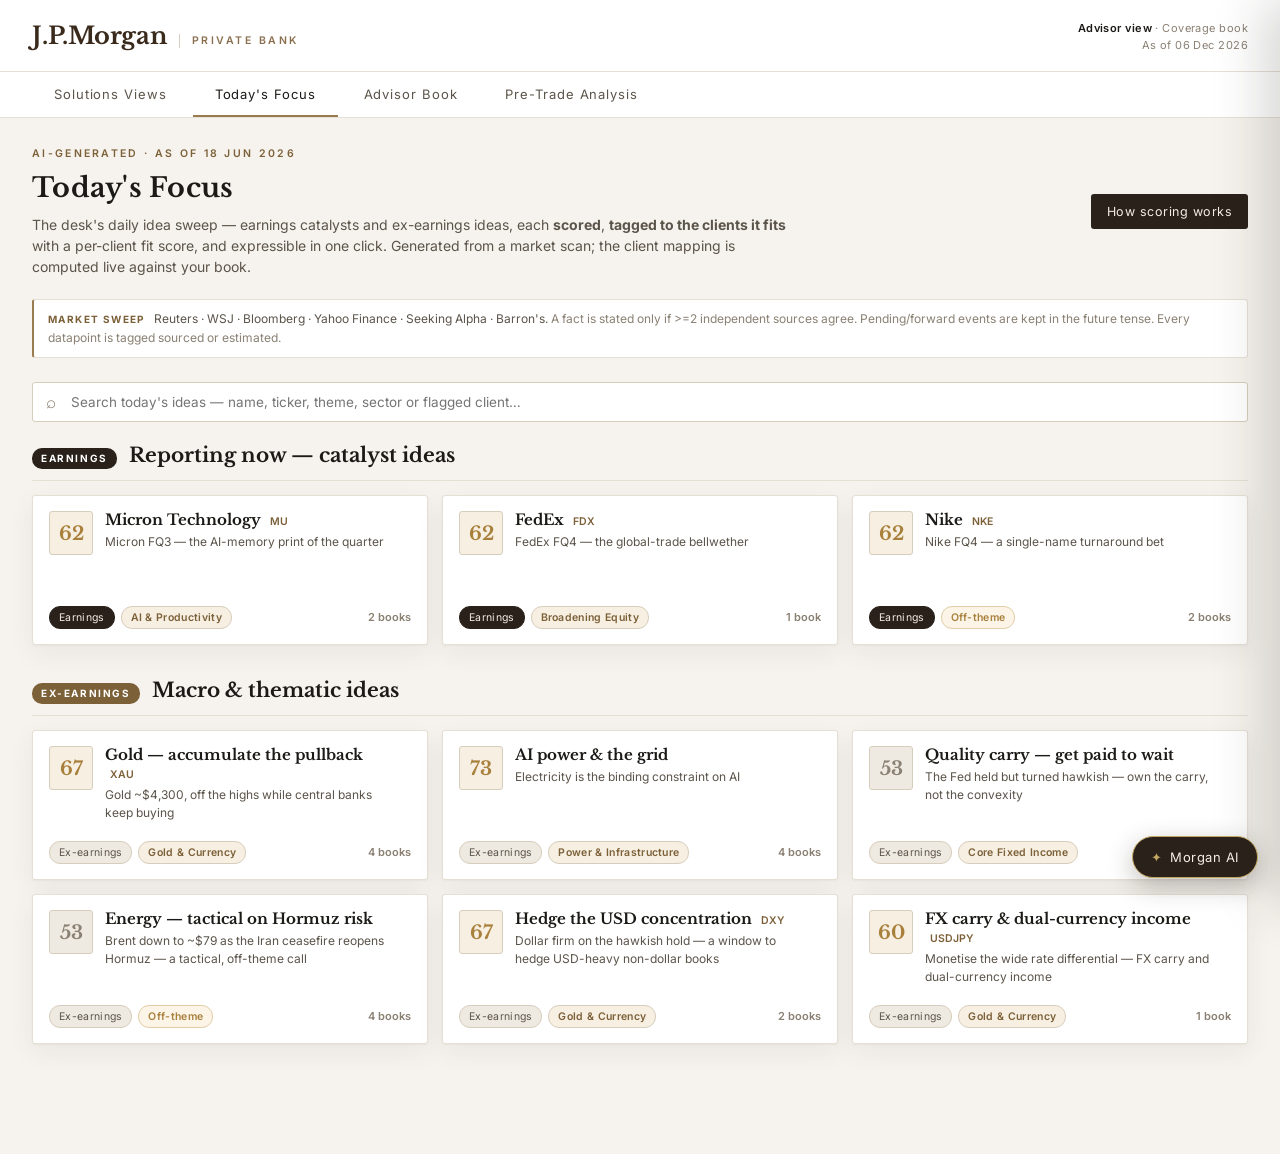
==== index.html @ 4878bdf4 "Alternatives bucketing by sub-type + FX coverage (ideas + sweep spec) TASK A — fix Alternatives/unco" ====
<!DOCTYPE html>
<html lang="en">
<head>
  <meta charset="UTF-8" />
  <meta name="viewport" content="width=device-width, initial-scale=1.0" />
  <title>Brokerage Playground — Private Bank Investment Desk</title>
  <link rel="preconnect" href="https://fonts.googleapis.com" />
  <link rel="preconnect" href="https://fonts.gstatic.com" crossorigin />
  <link href="https://fonts.googleapis.com/css2?family=Libre+Baskerville:ital,wght@0,400;0,700;1,400&family=Inter:wght@400;500;600&display=swap" rel="stylesheet" />
  <link rel="stylesheet" href="styles.css?v=20260618n" />
</head>
<body>

  <!-- Masthead -->
  <header class="masthead">
    <div class="masthead-inner">
      <div class="brand">
        <span class="jpm-wordmark">J.P.Morgan</span>
        <span class="jpm-sub">Private Bank</span>
      </div>
      <div class="masthead-meta">
        <div><strong>Advisor view</strong> · Coverage book</div>
        <div id="asOf">As of —</div>
      </div>
    </div>
  </header>

  <!-- Tabs -->
  <nav class="tabs">
    <div class="tabs-inner">
      <button class="tab" data-tab="ideas">Solutions Views</button>
      <button class="tab active" data-tab="focus">Today's Focus</button>
      <button class="tab" data-tab="book">Advisor Book</button>
      <button class="tab" data-tab="pretrade">Pre-Trade Analysis</button>
    </div>
  </nav>

  <!-- ================= TODAY'S FOCUS ================= -->
  <main class="view" id="view-focus">
    <div class="view-head focus-head">
      <div>
        <div class="eyebrow">AI-generated · <span id="focusAsOf">—</span></div>
        <h1>Today's Focus</h1>
        <p>The desk's daily idea sweep — earnings catalysts and ex-earnings ideas, each <b>scored</b>, <b>tagged to the clients it fits</b> with a per-client fit score, and expressible in one click. Generated from a market scan; the client mapping is computed live against your book.</p>
      </div>
      <button class="rubric-btn" id="rubricBtn" type="button">How scoring works</button>
    </div>

    <div class="focus-sweepnote" id="focusSweepNote"></div>

    <div class="search-bar">
      <span class="search-ico" aria-hidden="true">⌕</span>
      <input id="focusSearch" class="search-input" type="search" placeholder="Search today's ideas — name, ticker, theme, sector or flagged client…" aria-label="Search Today's Focus ideas" />
      <button class="search-clear" id="focusSearchClear" type="button" hidden aria-label="Clear search">✕</button>
    </div>

    <section class="focus-section">
      <div class="focus-section-head"><span class="fs-kicker">Earnings</span><h2>Reporting now — catalyst ideas</h2></div>
      <div class="focus-tiles" id="focusEarnings"></div>
    </section>

    <section class="focus-section">
      <div class="focus-section-head"><span class="fs-kicker ex">Ex-earnings</span><h2>Macro &amp; thematic ideas</h2></div>
      <div class="focus-tiles" id="focusExEarnings"></div>
    </section>
  </main>

  <!-- ================= SOLUTIONS VIEWS ================= -->
  <main class="view" id="view-ideas" hidden>
    <div class="view-head">
      <div class="eyebrow">House Strategy</div>
      <h1>Solutions Views</h1>
      <p>The desk's standing investment themes — the human strategy input the daily focus leans on. Select a theme to filter its ideas; open any idea to see how we'd express it and which client books it fits. <b>Draft a view</b> from a one-line thesis and the app suggests the structure, expressions and candidate clients for you to keep or edit.</p>
    </div>

    <div class="search-bar">
      <span class="search-ico" aria-hidden="true">⌕</span>
      <input id="viewsSearch" class="search-input" type="search" placeholder="Search views across all themes — name, theme, asset class, expression or flagged client…" aria-label="Search Solutions Views" />
      <button class="search-clear" id="viewsSearchClear" type="button" hidden aria-label="Clear search">✕</button>
    </div>

    <div class="draftbar">
      <input id="draftThesis" class="draft-input" placeholder="Type a one-line thesis — e.g. “copper supply deficit into the energy transition” — and let the desk draft it" />
      <button class="draft-go" id="draftGoBtn">✎ Draft a view</button>
    </div>

    <div class="ideas-grid">
      <!-- LHS theme rail -->
      <aside class="theme-rail">
        <div class="theme-rail-head"><span class="eyebrow">Themes</span></div>
        <ul class="theme-list" id="themeList"></ul>
        <button class="add-btn" id="addThemeBtn"><span class="plus">+</span> Add theme</button>
      </aside>

      <!-- RHS idea panel -->
      <section class="idea-panel">
        <div class="idea-panel-head">
          <div>
            <span class="eyebrow" id="ideaThemeEyebrow">Theme</span>
            <h2 id="ideaThemeTitle">—</h2>
            <p id="ideaThemeBlurb"></p>
          </div>
          <button class="add-idea" id="addIdeaBtn"><span class="plus">+</span> Add idea</button>
        </div>
        <div class="tiles" id="tiles"></div>
      </section>
    </div>
  </main>

  <!-- ================= ADVISOR BOOK ================= -->
  <main class="view" id="view-book" hidden>
    <div class="view-head">
      <div>
        <div class="eyebrow">Coverage</div>
        <h1>Advisor Book</h1>
        <p>Your full book as line items. Choose a client to see their portfolio, the desk's agenda for the book, and the ideas that apply to them — with the reasoning behind each.</p>
      </div>
    </div>

    <div class="book-viewtoggle">
      <button class="seg active" data-bookview="list">Client list</button>
      <button class="seg" data-bookview="coverage">Coverage grid</button>
    </div>

    <div id="bookListWrap">
      <div class="book-controls">
        <div class="select-wrap">
          <label class="eyebrow">Client</label>
          <select class="client-select" id="clientSelect"></select>
        </div>
        <div class="book-stats" id="bookStats"></div>
      </div>

      <div class="book-table" id="bookTable"></div>
      <div class="client-detail" id="clientDetail" hidden></div>
    </div>

    <div id="coverageWrap" hidden></div>
  </main>

  <!-- ================= PRE-TRADE ANALYSIS ================= -->
  <main class="view" id="view-pretrade" hidden>
    <div class="view-head">
      <div class="eyebrow">Suitability &amp; Impact</div>
      <h1>Pre-Trade Analysis</h1>
      <p>Stage a trade against a client book before you place it. Pick a client, an idea or instrument, and a structure to see a first-pass read on suitability, concentration, currency and the desk view.</p>
    </div>

    <div class="pretrade-grid">
      <form class="pt-form panel" id="ptForm">
        <div class="panel-head"><span class="eyebrow">Stage a trade</span></div>
        <div class="panel-body">
          <div class="field">
            <label class="field-label">Client</label>
            <select id="ptClient"></select>
          </div>
          <div class="field">
            <label class="field-label">Idea</label>
            <select id="ptIdea"></select>
          </div>
          <div class="pt-custom" id="ptCustom" hidden>
            <div class="field">
              <label class="field-label">Instrument / description</label>
              <input id="ptCustomName" placeholder="e.g. Copper miners ETF" />
            </div>
            <div class="field">
              <label class="field-label">Asset class</label>
              <select id="ptCustomClass">
                <option>Equity</option><option>Fixed Income</option><option>Commodity</option>
                <option>Real Assets</option><option>Structured</option><option>Cash</option>
              </select>
            </div>
          </div>
          <div class="field">
            <label class="field-label">Structure</label>
            <select id="ptStructure"></select>
          </div>
          <div class="field">
            <label class="field-label">Notional (% of book)</label>
            <input id="ptNotional" type="number" min="0" max="100" step="0.5" value="5" />
          </div>
          <button class="pt-run" type="submit">Run pre-trade check</button>
        </div>
      </form>

      <section class="pt-result" id="ptResult">
        <div class="pt-placeholder">
          <div class="big">No trade staged</div>
          <div>Choose a client and an idea, then run the check.</div>
        </div>
      </section>
    </div>
  </main>

  <!-- Overlay + drawer + modal mounts -->
  <div class="overlay" id="overlay"></div>
  <aside class="drawer" id="drawer" aria-hidden="true"></aside>
  <div class="modal-card" id="modal" role="dialog" aria-modal="true"></div>

  <!-- ?v= cache-buster: bump when JS/CSS changes so browsers fetch fresh (python http.server sends no Cache-Control) -->
  <script src="data.js?v=20260618n"></script>
  <script src="charts.js?v=20260618n"></script>
  <script src="scanner.js?v=20260618n"></script>
  <script src="expressions.js?v=20260618n"></script>
  <script src="mapping.js?v=20260618n"></script>
  <script src="goals.js?v=20260618n"></script>
  <script src="today_focus.js?v=20260618n"></script>
  <script src="app.js?v=20260618n"></script>
  <script src="morgan.js?v=20260618n"></script>
</body>
</html>
---- styles.css ----
/* ============================================================================
   Brokerage Playground — JP Morgan Private Bank-inspired design system
   ========================================================================== */
:root {
  /* palette */
  --cream:        #F6F3EE;
  --cream-2:      #EFEAE1;
  --paper:        #FFFFFF;
  --ink:          #1C1A17;
  --ink-soft:     #5B544A;
  --ink-faint:    #8A8073;
  --espresso:     #29211A;
  --espresso-2:   #34291F;
  --bronze:       #9A7B4F;
  --bronze-deep:  #7C6038;
  --gold:         #C2A661;
  --line:         #E5DFD4;
  --line-strong:  #D7CDBC;

  /* conviction accents */
  --pos:          #3F6B4E;
  --neg:          #9A4B3F;
  --warn:         #A9803B;

  --serif: "Libre Baskerville", Georgia, "Times New Roman", serif;
  --sans:  "Inter", -apple-system, BlinkMacSystemFont, "Segoe UI", Roboto, sans-serif;

  --shadow-card: 0 1px 2px rgba(41,33,26,0.04), 0 8px 28px rgba(41,33,26,0.06);
  --shadow-drawer: -16px 0 48px rgba(41,33,26,0.18);
  --radius: 3px;
}

* { box-sizing: border-box; }
html, body { margin: 0; padding: 0; }
body {
  font-family: var(--sans);
  color: var(--ink);
  background: var(--cream);
  -webkit-font-smoothing: antialiased;
  line-height: 1.5;
}
a { color: inherit; }
button { font-family: inherit; cursor: pointer; }

/* eyebrow / section labels ------------------------------------------------- */
.eyebrow {
  font-size: 10.5px;
  letter-spacing: 0.22em;
  text-transform: uppercase;
  color: var(--bronze-deep);
  font-weight: 600;
}

/* ===== Header ============================================================== */
.masthead {
  background: #FFFFFF;
  color: var(--ink);
  border-bottom: 1px solid var(--line);
}
.masthead-inner {
  max-width: 1600px; margin: 0 auto;
  padding: 20px 32px 18px;
  display: flex; align-items: center; gap: 18px;
}
.brand { display: flex; align-items: baseline; gap: 12px; }
.jpm-wordmark {
  font-family: var(--serif); font-weight: 700; font-size: 24px;
  letter-spacing: -0.01em; color: #3A2A1C; line-height: 1;
}
.jpm-sub {
  font-family: var(--sans); font-size: 10.5px; font-weight: 600;
  letter-spacing: 0.24em; text-transform: uppercase; color: #8A6F4E;
  position: relative; padding-left: 13px;
}
.jpm-sub::before {
  content: ""; position: absolute; left: 0; top: 1px; bottom: 1px;
  width: 1px; background: var(--line-strong);
}
.masthead-meta {
  margin-left: auto; text-align: right; font-size: 11px; color: var(--ink-faint);
  letter-spacing: 0.04em;
}
.masthead-meta strong { color: var(--ink); font-weight: 600; }

/* ===== Tabs =============================================================== */
.tabs {
  background: #FFFFFF;
  border-bottom: 1px solid var(--line);
}
.tabs-inner {
  max-width: 1600px; margin: 0 auto; padding: 0 32px;
  display: flex; gap: 4px;
}
.tab {
  background: none; border: none; color: var(--ink-soft);
  padding: 14px 22px 13px;
  font-size: 13px; letter-spacing: 0.07em;
  border-bottom: 2px solid transparent;
  transition: color .15s, border-color .15s;
}
.tab:hover { color: var(--ink); }
.tab.active { color: var(--ink); border-bottom-color: var(--bronze); }

/* ===== Layout shell ======================================================= */
.view { max-width: 1600px; margin: 0 auto; padding: 28px 32px 80px; }
.view[hidden] { display: none; }

.view-head { margin-bottom: 22px; }
.view-head h1 {
  font-family: var(--serif); font-weight: 700;
  font-size: 27px; margin: 6px 0 6px; letter-spacing: 0.01em;
}
.view-head p { margin: 0; color: var(--ink-soft); font-size: 14px; max-width: 760px; }

/* ===== Ideas tab: two-column ============================================= */
.ideas-grid {
  display: grid; grid-template-columns: 248px minmax(0, 1fr); gap: 32px;
  align-items: start; min-height: calc(100vh - 232px);
}

/* theme rail */
.theme-rail {
  position: sticky; top: 16px;
  background: var(--paper); border: 1px solid var(--line);
  border-radius: var(--radius);
}
.theme-rail-head {
  padding: 14px 16px 10px; border-bottom: 1px solid var(--line);
}
.theme-list { list-style: none; margin: 0; padding: 6px; }
.theme-item {
  display: flex; align-items: center; gap: 8px;
  padding: 10px 12px; border-radius: var(--radius);
  cursor: pointer; color: var(--ink-soft); font-size: 14px;
  border-left: 2px solid transparent;
  transition: background .12s, color .12s;
}
.theme-item:hover { background: var(--cream); color: var(--ink); }
.theme-item.active {
  background: var(--cream-2); color: var(--ink); font-weight: 600;
  border-left-color: var(--bronze);
}
.theme-item .count {
  margin-left: auto; font-size: 11px; color: var(--ink-faint);
  background: var(--cream); border: 1px solid var(--line);
  border-radius: 10px; padding: 1px 8px; min-width: 24px; text-align: center;
}
.theme-item.active .count { background: var(--paper); color: var(--bronze-deep); border-color: var(--line-strong); }

.add-btn {
  width: calc(100% - 12px); margin: 6px; padding: 10px 12px;
  background: none; border: 1px dashed var(--line-strong); color: var(--bronze-deep);
  border-radius: var(--radius); font-size: 13px; letter-spacing: 0.03em;
  display: flex; align-items: center; gap: 8px; justify-content: center;
  transition: background .12s, border-color .12s;
}
.add-btn:hover { background: var(--cream); border-color: var(--bronze); }
.add-btn .plus { font-size: 16px; line-height: 1; }

/* idea panel */
.idea-panel-head {
  display: flex; align-items: flex-end; gap: 16px;
  padding-bottom: 16px; margin-bottom: 18px; border-bottom: 1px solid var(--line);
}
.idea-panel-head h2 {
  font-family: var(--serif); font-size: 23px; margin: 6px 0 0; font-weight: 700;
}
.idea-panel-head p { margin: 6px 0 0; color: var(--ink-soft); font-size: 13.5px; max-width: 620px; }
.idea-panel-head .add-idea {
  margin-left: auto; flex: 0 0 auto;
  background: var(--espresso); color: #F4EEE3; border: none;
  padding: 10px 16px; border-radius: var(--radius);
  font-size: 12.5px; letter-spacing: 0.05em; display: flex; gap: 7px; align-items: center;
}
.idea-panel-head .add-idea:hover { background: var(--espresso-2); }

/* auto-FIT (not auto-fill) so the 2-3 ideas in a theme stretch to fill the panel
   instead of leaving empty phantom columns on the right */
.tiles { display: grid; grid-template-columns: repeat(auto-fit, minmax(340px, 1fr)); gap: 20px; align-content: start; }

.tile {
  background: var(--paper); border: 1px solid var(--line);
  border-radius: var(--radius); padding: 22px 22px 18px;
  cursor: pointer; position: relative;
  display: flex; flex-direction: column; min-height: 238px;
  transition: transform .12s, box-shadow .15s, border-color .15s;
}
.tile:hover { transform: translateY(-2px); box-shadow: var(--shadow-card); border-color: var(--line-strong); }
.tile-top { display: flex; align-items: center; gap: 8px; margin-bottom: 11px; }
.tag {
  font-size: 10px; letter-spacing: 0.05em; text-transform: uppercase;
  padding: 3px 8px; border-radius: 2px; font-weight: 600;
}
.tag.conv-high      { background: #EAF0EB; color: var(--pos); }
.tag.conv-medium    { background: #F2EFE6; color: var(--warn); }
.tag.conv-mediumhigh{ background: #EDF0E9; color: #5C6B3F; }
.tag.horizon { background: var(--cream-2); color: var(--ink-soft); letter-spacing: 0.08em; }
.tile h3 { font-family: var(--serif); font-size: 16.5px; margin: 0 0 8px; line-height: 1.3; font-weight: 700; }
.tile .thesis {
  font-size: 12.8px; color: var(--ink-soft); margin: 0 0 12px; line-height: 1.45;
  display: -webkit-box; -webkit-line-clamp: 3; -webkit-box-orient: vertical; overflow: hidden;
}
.tile-foot {
  margin-top: auto; padding-top: 11px; border-top: 1px solid var(--line);
  display: flex; align-items: center; gap: 8px; font-size: 12px; color: var(--ink-soft);
}
.tile-foot .clients-pill {
  display: inline-flex; align-items: center; gap: 6px;
  color: var(--bronze-deep); font-weight: 600;
}
.tile-foot .avatars { display: inline-flex; }
.avatar {
  width: 22px; height: 22px; border-radius: 50%; margin-left: -6px;
  background: var(--espresso); color: var(--gold); font-size: 10px; font-weight: 600;
  display: grid; place-items: center; border: 1.5px solid var(--paper);
  font-family: var(--sans);
}
.avatar:first-child { margin-left: 0; }
.tile-foot .arrow { margin-left: auto; color: var(--bronze); font-size: 15px; }

.empty-note {
  grid-column: 1 / -1; padding: 40px; text-align: center;
  color: var(--ink-faint); font-size: 14px; border: 1px dashed var(--line-strong);
  border-radius: var(--radius); background: var(--paper);
}

/* ===== Drawer (idea detail) ============================================== */
.overlay {
  position: fixed; inset: 0; background: rgba(28,26,23,0.42);
  opacity: 0; pointer-events: none; transition: opacity .2s; z-index: 40;
}
.overlay.open { opacity: 1; pointer-events: auto; }
.drawer {
  position: fixed; top: 0; right: 0; height: 100vh; width: 480px; max-width: 94vw;
  background: var(--cream); box-shadow: var(--shadow-drawer);
  transform: translateX(100%); transition: transform .26s cubic-bezier(.4,0,.2,1);
  z-index: 50; display: flex; flex-direction: column;
}
.drawer.open { transform: translateX(0); }
.drawer-head {
  background: var(--espresso); color: #F1E9DB; padding: 22px 26px 20px;
  position: relative; border-bottom: 3px solid var(--gold);
}
.drawer-head .eyebrow { color: var(--gold); }
.drawer-head h2 { font-family: var(--serif); font-size: 21px; margin: 8px 30px 0 0; line-height: 1.28; }
.drawer-close {
  position: absolute; top: 18px; right: 20px; background: none; border: none;
  color: #C7BCA9; font-size: 22px; line-height: 1; padding: 4px;
}
.drawer-close:hover { color: #fff; }
.drawer-body { padding: 22px 26px 40px; overflow-y: auto; flex: 1; }
.drawer-meta { display: flex; gap: 8px; margin-bottom: 18px; flex-wrap: wrap; }
.drawer-section { margin-bottom: 24px; }
.drawer-section > .eyebrow { display: block; margin-bottom: 9px; }
.drawer-section .thesis-full { font-size: 14px; color: var(--ink); line-height: 1.6; margin: 0; }
.struct-row { display: flex; flex-wrap: wrap; gap: 7px; }
.struct-chip {
  font-size: 12px; background: var(--paper); border: 1px solid var(--line-strong);
  color: var(--ink-soft); padding: 5px 11px; border-radius: 20px;
}

/* ===== expression accordion (click "how to express it" -> exactly how) ===== */
.struct-hint { font-size: 11.5px; color: var(--ink-faint); margin: 0 0 10px; }
.struct-accordion { display: flex; flex-direction: column; gap: 8px; }
.struct-acc-item { display: block; }

/* the chip becomes a real, keyboard-focusable toggle button */
button.struct-chip.struct-toggle {
  display: inline-flex; align-items: center; gap: 7px;
  font-size: 12px; background: var(--paper); border: 1px solid var(--line-strong);
  color: var(--ink-soft); padding: 6px 12px; border-radius: 20px;
  cursor: pointer; transition: border-color .15s, color .15s, background .15s;
}
button.struct-chip.struct-toggle:hover { border-color: var(--bronze); color: var(--ink); }
button.struct-chip.struct-toggle:focus-visible { outline: 2px solid var(--gold); outline-offset: 2px; }
.struct-toggle .st-caret {
  font-size: 14px; line-height: 1; color: var(--bronze); transition: transform .18s ease;
}
.struct-acc-item.open > .struct-toggle {
  background: var(--espresso); border-color: var(--espresso); color: #F4EEE4;
}
.struct-acc-item.open > .struct-toggle .st-caret { transform: rotate(90deg); color: var(--gold); }
.struct-chip.sm.struct-toggle { font-size: 11px; padding: 4px 9px; }
.struct-chip.struct-toggle.blocked {
  border-color: var(--neg); color: var(--neg); background: #F9EEEA;
}
.struct-chip.struct-toggle.blocked .st-label { text-decoration: line-through; }

/* the expanded "exactly how" panel */
.struct-detail {
  margin-top: 8px; background: var(--cream); border: 1px solid var(--line);
  border-left: 2px solid var(--bronze); border-radius: var(--radius);
  padding: 14px 16px; animation: xd-in .18s ease;
}
@keyframes xd-in { from { opacity: 0; transform: translateY(-3px); } to { opacity: 1; transform: none; } }
.xd-context {
  display: flex; gap: 9px; align-items: baseline; margin-bottom: 11px;
  padding-bottom: 11px; border-bottom: 1px solid var(--line);
}
.xd-ctx-k {
  flex: none; font-size: 9.5px; letter-spacing: .14em; text-transform: uppercase;
  font-weight: 700; color: var(--bronze-deep);
}
.xd-ctx-v { font-size: 12.5px; color: var(--ink); font-style: italic; line-height: 1.5; }
.xd-what { font-family: var(--serif); font-size: 13.5px; color: var(--ink); margin: 0 0 12px; line-height: 1.5; }
.xd-grid { display: flex; flex-direction: column; gap: 8px; margin-bottom: 12px; }
.xd-row { display: grid; grid-template-columns: 96px 1fr; gap: 10px; align-items: baseline; }
.xd-k {
  font-size: 9.5px; letter-spacing: .12em; text-transform: uppercase;
  font-weight: 700; color: var(--ink-faint);
}
.xd-v { font-size: 12.5px; color: var(--ink-soft); line-height: 1.5; }
.xd-row .xd-v:first-letter { } /* no-op, keeps specificity clear */
.xd-pc { display: grid; grid-template-columns: 1fr 1fr; gap: 14px; margin-bottom: 12px; }
.xd-col ul { margin: 6px 0 0; padding-left: 16px; }
.xd-col li { font-size: 12px; color: var(--ink-soft); line-height: 1.45; margin-bottom: 3px; }
.xd-pros .xd-k { color: var(--pos); }
.xd-cons .xd-k { color: var(--neg); }
.xd-when {
  display: grid; grid-template-columns: 96px 1fr; gap: 10px; align-items: baseline;
  padding-top: 10px; border-top: 1px solid var(--line);
}
.xd-when-v { font-size: 12.5px; color: var(--ink); line-height: 1.5; }
.xd-note {
  margin-top: 11px; font-size: 11.5px; line-height: 1.5; border-radius: var(--radius); padding: 7px 10px;
}
.xd-note.otc { color: var(--neg); background: #F9EEEA; }
.xd-note.structured { color: var(--bronze-deep); background: #F4EEE2; border: 1px solid var(--line-strong); }

/* ===== goal target bar (now vs target) + objectives glossary =============== */
.gt-wrap { display: flex; flex-direction: column; gap: 13px; }
.gt-row { display: flex; flex-direction: column; gap: 5px; }
.gt-head { display: flex; align-items: center; gap: 8px; font-size: 12.5px; }
.gt-dot { width: 9px; height: 9px; border-radius: 2px; flex: none; }
.gt-name { font-weight: 600; color: var(--ink); }
.gt-delta { margin-left: auto; font-size: 11.5px; color: var(--ink-faint); }
.gt-delta b { color: var(--ink); }
.gt-delta.under { color: var(--bronze-deep); }
.gt-delta.over  { color: var(--warn); }
.gt-delta.on    { color: var(--pos); }
.gt-track {
  position: relative; height: 12px; background: var(--cream-2);
  border-radius: 7px; overflow: hidden;
}
.gt-fill { position: absolute; left: 0; top: 0; bottom: 0; border-radius: 7px; opacity: .9; }
.gt-target {
  position: absolute; top: -3px; bottom: -3px; width: 2px; margin-left: -1px;
  background: var(--ink); box-shadow: 0 0 0 1px rgba(255,255,255,.7); z-index: 2;
}
.gt-note { font-size: 11px; color: var(--ink-faint); line-height: 1.5; margin: 12px 0 0; }

.goal-gloss { display: flex; flex-direction: column; gap: 11px; }
.gg-item { display: flex; gap: 10px; align-items: flex-start; }
.gg-dot { width: 10px; height: 10px; border-radius: 2px; flex: none; margin-top: 4px; }
.gg-k { font-weight: 600; font-size: 12.5px; color: var(--ink); }
.gg-d { font-size: 12px; color: var(--ink-soft); line-height: 1.5; }

.goals-explainer {
  background: var(--paper); border: 1px solid var(--line); border-radius: var(--radius); padding: 0;
}
.goals-explainer > summary {
  cursor: pointer; padding: 12px 16px; font-size: 13px; font-weight: 600; color: var(--ink);
  list-style: none; display: flex; align-items: center; gap: 10px;
}
.goals-explainer > summary::-webkit-details-marker { display: none; }
.goals-explainer > summary::before { content: "›"; color: var(--bronze); font-size: 16px; transition: transform .18s; }
.goals-explainer[open] > summary::before { transform: rotate(90deg); }
.goals-explainer .ge-hint { font-weight: 400; font-size: 11px; color: var(--ink-faint); letter-spacing: .02em; }
.goals-explainer .ge-body { padding: 4px 16px 16px; border-top: 1px solid var(--line); }
@media (max-width: 560px) {
  .xd-pc { grid-template-columns: 1fr; }
  .xd-row, .xd-when { grid-template-columns: 1fr; gap: 2px; }
  .tiles { grid-template-columns: 1fr; }
}

/* client applicability cards in drawer */
.client-apply {
  background: var(--paper); border: 1px solid var(--line); border-radius: var(--radius);
  padding: 14px 15px; margin-bottom: 10px; cursor: pointer;
  transition: border-color .12s, box-shadow .12s;
}
.client-apply:hover { border-color: var(--bronze); box-shadow: var(--shadow-card); }
.client-apply-top { display: flex; align-items: center; gap: 10px; margin-bottom: 7px; }
.client-apply-top .avatar { width: 26px; height: 26px; font-size: 11px; }
.client-apply-top .cname { font-weight: 600; font-size: 14px; }
.client-apply-top .cmeta { font-size: 11px; color: var(--ink-faint); margin-left: auto; }
.client-apply .why { font-size: 12.8px; color: var(--ink-soft); line-height: 1.5; margin: 0; }
.client-apply .go { font-size: 11px; color: var(--bronze-deep); margin-top: 8px; font-weight: 600; }
.client-apply.suppressed { border-left: 3px solid var(--neg, #b4452f); opacity: .9; }
.client-apply .why.supp { color: var(--neg, #b4452f); }

/* ===== Advisor Book ====================================================== */
.book-controls {
  display: flex; align-items: center; gap: 16px; margin-bottom: 22px; flex-wrap: wrap;
}
.select-wrap { position: relative; }
.select-wrap label {
  display: block; margin-bottom: 6px;
}
.client-select {
  appearance: none; font-family: var(--sans); font-size: 14px; color: var(--ink);
  background: var(--paper); border: 1px solid var(--line-strong); border-radius: var(--radius);
  padding: 11px 40px 11px 14px; min-width: 280px;
}
.select-wrap::after {
  content: "▾"; position: absolute; right: 14px; bottom: 12px; color: var(--bronze); pointer-events: none;
}

/* book stat strip */
.book-stats { display: flex; gap: 0; margin-left: auto; border: 1px solid var(--line); border-radius: var(--radius); overflow: hidden; background: var(--paper); }
.book-stat { padding: 9px 20px; border-right: 1px solid var(--line); }
.book-stat:last-child { border-right: none; }
.book-stat .k { font-size: 10px; letter-spacing: 0.12em; text-transform: uppercase; color: var(--ink-faint); }
.book-stat .v { font-family: var(--serif); font-size: 18px; margin-top: 2px; }

/* book table */
.book-table { background: var(--paper); border: 1px solid var(--line); border-radius: var(--radius); overflow: hidden; }
.book-row {
  display: grid; grid-template-columns: 200px 90px 120px 1fr 120px;
  align-items: center; gap: 14px; padding: 15px 18px;
  border-bottom: 1px solid var(--line); cursor: pointer;
  transition: background .12s;
}
.book-row:last-child { border-bottom: none; }
.book-row:hover { background: var(--cream); }
.book-row.is-head {
  cursor: default; background: var(--cream-2); padding: 11px 18px;
}
.book-row.is-head:hover { background: var(--cream-2); }
.book-row.is-head span { font-size: 10.5px; letter-spacing: 0.12em; text-transform: uppercase; color: var(--ink-faint); }
.br-client { display: flex; align-items: center; gap: 11px; }
.br-client .avatar { width: 30px; height: 30px; font-size: 12px; }
.br-client .nm { font-weight: 600; font-size: 14.5px; }
.br-client .rl { font-size: 11px; color: var(--ink-faint); }
.br-aum { font-family: var(--serif); font-size: 15px; }
.br-risk { font-size: 12px; color: var(--ink-soft); }
.br-themes { display: flex; flex-wrap: wrap; gap: 5px; }
.mini-tag { font-size: 10.5px; background: var(--cream-2); color: var(--ink-soft); padding: 2px 8px; border-radius: 10px; border: 1px solid var(--line); }
.br-ideas { text-align: right; }
.br-ideas .n { font-family: var(--serif); font-size: 20px; color: var(--bronze-deep); }
.br-ideas .lbl { font-size: 10px; letter-spacing: 0.08em; text-transform: uppercase; color: var(--ink-faint); }

/* client detail */
.client-detail { margin-top: 26px; }
.cd-head {
  background: var(--paper); border: 1px solid var(--line); border-top: 3px solid var(--bronze);
  border-radius: var(--radius); padding: 22px 24px; margin-bottom: 18px;
}
.cd-head-top { display: flex; align-items: center; gap: 14px; }
.cd-head-top .avatar { width: 44px; height: 44px; font-size: 17px; }
.cd-head-top h2 { font-family: var(--serif); font-size: 23px; margin: 0; }
.cd-head-top .cd-rel { font-size: 12px; color: var(--ink-faint); margin-top: 2px; }
.cd-head-top .cd-aum { margin-left: auto; text-align: right; }
.cd-head-top .cd-aum .v { font-family: var(--serif); font-size: 24px; }
.cd-head-top .cd-aum .k { font-size: 10px; letter-spacing: 0.12em; text-transform: uppercase; color: var(--ink-faint); }
.cd-profile { font-size: 13.5px; color: var(--ink-soft); margin: 16px 0 0; line-height: 1.55; max-width: 820px; }

/* allocation bar */
.alloc { margin-top: 16px; }
.alloc-bar { display: flex; height: 10px; border-radius: 5px; overflow: hidden; border: 1px solid var(--line); }
.alloc-seg { height: 100%; }
.alloc-legend { display: flex; flex-wrap: wrap; gap: 14px; margin-top: 10px; }
.alloc-legend span { font-size: 11.5px; color: var(--ink-soft); display: inline-flex; align-items: center; gap: 6px; }
.alloc-dot { width: 9px; height: 9px; border-radius: 2px; }

/* top-right goals button (mirrors the "How scoring works" button on Today's Focus) */
.cd-topbar { display: flex; justify-content: flex-end; margin-bottom: 14px; }

.cd-cols { display: grid; grid-template-columns: 1fr 1fr; gap: 18px; align-items: stretch; margin-bottom: 18px; }
.cd-cols .cd-head { margin-bottom: 0; }
.cd-cols .cd-alloc { align-self: stretch; }
@media (max-width: 900px){ .cd-cols { grid-template-columns: 1fr; } }

/* combined brown brief — agenda + next best action + house views in one tile */
.book-brief { background: var(--espresso); border-radius: var(--radius); padding: 4px 22px; margin-bottom: 18px; }
.bb-sec { padding: 18px 0; border-bottom: 1px solid rgba(246,240,228,.09); }
.bb-sec:last-child { border-bottom: none; }
.bb-agenda .eyebrow { color: var(--gold); }
.bb-agenda p { font-size: 14px; line-height: 1.62; margin: 9px 0 0; color: #ECE4D6; }
.bb-nba { display: flex; align-items: center; gap: 16px; cursor: pointer; border-left: 3px solid var(--gold); padding: 14px 16px; border-radius: 6px; transition: background .12s; }
.bb-nba:hover { background: var(--espresso-2); }
.bb-nba .bb-nba-l { flex: 1; }
.bb-nba .nba-cta { flex: 0 0 auto; }
.bb-views-head { display: flex; align-items: baseline; gap: 12px; flex-wrap: wrap; margin-bottom: 14px; }
.bb-views-head h3 { font-family: var(--serif); font-size: 16px; margin: 0; font-weight: 700; color: #F6F0E4; }
.bb-views-head .rec-theme { margin-left: auto; color: #B8AE9C; }

/* "see more" reveal, recoloured for the dark brown tile */
.bb-more { padding-bottom: 20px; }
.bb-more .see-more-btn { margin-top: 0; border-color: rgba(246,240,228,.28); color: var(--gold); }
.bb-more .see-more-btn:hover { background: var(--espresso-2); border-color: var(--gold); color: #F6F0E4; }

/* framed (scrollable) panels — actions & holdings rendered as iframes */
.frame-host { padding: 0; }
.cd-frame { display: block; width: 100%; border: 0; background: var(--paper); border-radius: var(--radius); }
.cd-frame.actions-frame { height: 330px; }
.cd-frame.holdings-frame { height: 430px; }
.cd-frame.views-frame { height: 360px; }

/* holdings table — grouped by asset class */
.hold-table { width: 100%; }
.hold-row { display: grid; grid-template-columns: 2.2fr .9fr .5fr .95fr .9fr .9fr .95fr .55fr 1fr; gap: 10px; align-items: center; padding: 10px 4px; border-bottom: 1px solid var(--line); }
.hold-row:last-child { border-bottom: none; }
.hold-head { position: sticky; top: 0; z-index: 2; background: var(--paper); border-bottom: 1px solid var(--line-strong); font-size: 9.5px; letter-spacing: .08em; text-transform: uppercase; color: var(--ink-faint); padding: 6px 4px 8px; }
.hold-head .hr-num { text-align: right; }
.hold-cell { font-size: 12px; color: var(--ink-soft); }
.hr-num { text-align: right; }
.hold-group-head { display: flex; align-items: baseline; gap: 10px; margin: 16px 0 0; padding: 7px 4px; border-bottom: 2px solid var(--line-strong); }
.hold-group:first-child .hold-group-head { margin-top: 2px; }
.hg-name { font-family: var(--serif); font-size: 13.5px; font-weight: 700; }
.hg-meta { font-size: 11px; color: var(--ink-faint); margin-left: auto; }
.hg-meta .up { color: var(--pos); } .hg-meta .dn { color: var(--neg); }
.hold-name .pos-name { font-size: 13px; }
.pos-pnld { font-size: 11px; font-weight: 600; text-align: right; margin-top: 1px; }
.pos-pnld.up { color: var(--pos); } .pos-pnld.dn { color: var(--neg); }

.panel { background: var(--paper); border: 1px solid var(--line); border-radius: var(--radius); }
.panel-head { padding: 14px 18px; border-bottom: 1px solid var(--line); display: flex; align-items: center; gap: 8px; }
.panel-head h3 { font-family: var(--serif); font-size: 16px; margin: 0; font-weight: 700; }
.panel-body { padding: 6px 18px 16px; }

/* desk agenda (summary) */
.agenda { background: var(--espresso); color: #ECE4D6; border-radius: var(--radius); padding: 20px 22px; }
.agenda .eyebrow { color: var(--gold); }
.agenda p { font-size: 14px; line-height: 1.62; margin: 10px 0 0; color: #ECE4D6; }

/* positions list */
.pos-row { display: grid; grid-template-columns: 1fr 64px; gap: 10px; padding: 11px 0; border-bottom: 1px solid var(--line); }
.pos-row:last-child { border-bottom: none; }
.pos-name { font-weight: 600; font-size: 13.5px; }
.pos-tick { font-size: 11px; color: var(--ink-faint); margin-left: 7px; font-weight: 400; }
.pos-note { font-size: 12px; color: var(--ink-soft); margin-top: 2px; }
.pos-wt { text-align: right; font-family: var(--serif); font-size: 14px; }
.pos-cls { font-size: 10px; letter-spacing: 0.06em; text-transform: uppercase; color: var(--ink-faint); text-align: right; margin-top: 2px; }

/* recommended ideas for client */
.rec-idea { padding: 14px 0; border-bottom: 1px solid var(--line); cursor: pointer; }
.rec-idea:last-child { border-bottom: none; }
.rec-idea:hover .rec-title { color: var(--bronze-deep); }
.rec-idea-top { display: flex; align-items: center; gap: 9px; margin-bottom: 6px; }
.rec-title { font-family: var(--serif); font-size: 15px; font-weight: 700; }
.rec-theme { font-size: 10.5px; color: var(--ink-faint); margin-left: auto; letter-spacing: 0.06em; text-transform: uppercase; }
.rec-why { font-size: 12.8px; color: var(--ink-soft); line-height: 1.5; margin: 0; }

/* ===== Pre-Trade Analysis =============================================== */
.pretrade-grid { display: grid; grid-template-columns: 360px 1fr; gap: 24px; align-items: start; }
@media (max-width: 900px){ .pretrade-grid { grid-template-columns: 1fr; } }
.pt-form .field { margin-bottom: 16px; }
.pt-form label { display: block; margin-bottom: 6px; }
.pt-form select, .pt-form input {
  width: 100%; font-family: var(--sans); font-size: 14px; color: var(--ink);
  background: var(--paper); border: 1px solid var(--line-strong); border-radius: var(--radius);
  padding: 10px 12px; appearance: none;
}
.pt-run {
  width: 100%; background: var(--espresso); color: #F4EEE3; border: none;
  padding: 13px; border-radius: var(--radius); font-size: 13px; letter-spacing: 0.06em; margin-top: 4px;
}
.pt-run:hover { background: var(--espresso-2); }

.pt-result { background: var(--paper); border: 1px solid var(--line); border-radius: var(--radius); min-height: 300px; }
.pt-result-head { padding: 18px 22px; border-bottom: 1px solid var(--line); }
.pt-result-head h3 { font-family: var(--serif); font-size: 18px; margin: 6px 0 0; }
.pt-checks { padding: 8px 22px 18px; }
.pt-check { display: flex; gap: 12px; padding: 13px 0; border-bottom: 1px solid var(--line); }
.pt-check:last-child { border-bottom: none; }
.pt-check .ico { flex: 0 0 22px; width: 22px; height: 22px; border-radius: 50%; display: grid; place-items: center; font-size: 12px; font-weight: 700; color: #fff; }
.pt-check.ok   .ico { background: var(--pos); }
.pt-check.warn .ico { background: var(--warn); }
.pt-check.info .ico { background: var(--bronze); }
.pt-check .ck-title { font-weight: 600; font-size: 13.5px; }
.pt-check .ck-detail { font-size: 12.8px; color: var(--ink-soft); margin-top: 2px; line-height: 1.5; }
.pt-placeholder { padding: 60px 30px; text-align: center; color: var(--ink-faint); }
.pt-placeholder .big { font-family: var(--serif); font-size: 17px; color: var(--ink-soft); margin-bottom: 8px; }

/* ===== Portfolio report page ============================================ */
.back-link { color: var(--ink-soft); font-size: 12px; letter-spacing: 0.06em; text-decoration: none; display: inline-flex; align-items: center; gap: 6px; }
.back-link:hover { color: var(--bronze-deep); }
.report-masthead { border-bottom: 1px solid var(--line); padding-bottom: 20px; margin-bottom: 24px; }
.report-masthead .eyebrow { display: block; margin-bottom: 8px; }
.report-masthead h1 { font-family: var(--serif); font-size: 30px; margin: 0 0 8px; font-weight: 700; }
.report-masthead .rm-meta { font-size: 13px; color: var(--ink-soft); }
.report-masthead .rm-meta b { color: var(--ink); font-weight: 600; }
.report-glance { display: grid; grid-template-columns: repeat(auto-fit, minmax(150px, 1fr)); gap: 0; border: 1px solid var(--line); border-radius: var(--radius); background: var(--paper); overflow: hidden; margin-bottom: 26px; }
.glance-cell { padding: 16px 20px; border-right: 1px solid var(--line); }
.glance-cell:last-child { border-right: none; }
.glance-cell .k { font-size: 10px; letter-spacing: 0.12em; text-transform: uppercase; color: var(--ink-faint); }
.glance-cell .v { font-family: var(--serif); font-size: 22px; margin-top: 4px; }
.glance-cell .v small { font-size: 13px; color: var(--ink-soft); font-family: var(--sans); }
.report-section { margin-bottom: 30px; }
.report-section > h2 { font-family: var(--serif); font-size: 19px; margin: 0 0 14px; padding-bottom: 8px; border-bottom: 1px solid var(--line); font-weight: 700; }
.holdings-table { width: 100%; border-collapse: collapse; background: var(--paper); border: 1px solid var(--line); border-radius: var(--radius); overflow: hidden; }
.holdings-table th { text-align: left; font-size: 10px; letter-spacing: 0.1em; text-transform: uppercase; color: var(--ink-faint); padding: 11px 16px; background: var(--cream-2); border-bottom: 1px solid var(--line); }
.holdings-table th.r, .holdings-table td.r { text-align: right; }
.holdings-table td { padding: 13px 16px; border-bottom: 1px solid var(--line); font-size: 13.5px; vertical-align: top; }
.holdings-table tr:last-child td { border-bottom: none; }
.holdings-table .h-name { font-weight: 600; }
.holdings-table .h-tick { font-size: 11px; color: var(--ink-faint); }
.holdings-table .h-note { font-size: 12px; color: var(--ink-soft); margin-top: 3px; }
.holdings-table .h-wt { font-family: var(--serif); font-size: 15px; }
.holdings-table .h-cls { font-size: 11px; color: var(--ink-soft); }
.report-two { display: grid; grid-template-columns: 1fr 1fr; gap: 20px; align-items: start; }
@media (max-width: 880px){ .report-two { grid-template-columns: 1fr; } }
.target-list { list-style: none; margin: 12px 0 0; padding: 0; }
.target-list li { display: flex; align-items: center; gap: 10px; padding: 8px 0; border-bottom: 1px solid var(--line); font-size: 13px; }
.target-list li:last-child { border-bottom: none; }
.target-list .tl-bar { flex: 1; height: 6px; background: var(--cream-2); border-radius: 3px; overflow: hidden; }
.target-list .tl-fill { display: block; height: 100%; border-radius: 3px; }
.target-list .tl-val { font-family: var(--serif); font-size: 14px; min-width: 64px; text-align: right; color: var(--ink-soft); }

/* ===== Funding goal bar ================================================= */
.fund { margin-top: 14px; padding-top: 14px; border-top: 1px solid var(--line); }
.fund-top { display: flex; align-items: center; gap: 10px; margin-bottom: 8px; }
.fund-head { font-family: var(--serif); font-size: 15px; font-weight: 700; }
.fund-pill { font-size: 10px; letter-spacing: 0.08em; text-transform: uppercase; font-weight: 600; padding: 2px 9px; border-radius: 10px; }
.fund-pill.ok { background: #EAF0EB; color: var(--pos); }
.fund-pill.warn { background: #F4EFE3; color: var(--warn); }
.fund-pill.behind { background: #F6ECE7; color: var(--neg); }
.fund-bar { height: 8px; background: var(--cream-2); border: 1px solid var(--line); border-radius: 5px; overflow: hidden; }
.fund-bar span { display: block; height: 100%; background: linear-gradient(90deg, var(--bronze), var(--gold)); border-radius: 5px; }
.fund-meta { font-size: 12px; color: var(--ink-soft); margin-top: 7px; }
.fund-meta b { color: var(--ink); }

/* ===== Next Best Action ================================================= */
.nba-banner {
  display: flex; align-items: center; gap: 16px; cursor: pointer;
  background: var(--espresso); color: #ECE4D6; border-radius: var(--radius);
  border-left: 3px solid var(--gold); padding: 16px 20px; margin-bottom: 18px;
  transition: background .12s;
}
.nba-banner:hover { background: var(--espresso-2); }
.nba-banner-l { flex: 1; }
.nba-tag { font-size: 9.5px; letter-spacing: 0.12em; text-transform: uppercase; font-weight: 700; color: var(--espresso); background: var(--gold); padding: 2px 8px; border-radius: 8px; }
.nba-title { font-family: var(--serif); font-size: 17px; margin-left: 10px; color: #F6F0E4; }
.nba-why { font-size: 12.8px; color: #C9BFAE; margin: 8px 0 0; line-height: 1.5; }
.nba-cta { flex: 0 0 auto; color: var(--gold); font-size: 12.5px; font-weight: 600; letter-spacing: 0.04em; }
.rec-idea.is-nba { background: #FBF7EF; margin: 0 -18px; padding: 14px 18px; border-bottom: 1px solid var(--line); }
.rec-idea .nba-tag { margin-right: 2px; }
.view-port-btn.ghost { background: none; color: var(--bronze-deep); border: 1px solid var(--line-strong); }
.view-port-btn.ghost:hover { background: var(--cream-2); color: var(--bronze-deep); }
.lead-line { font-size: 11.5px; color: var(--bronze-deep); margin-bottom: 5px; }
.lead-line .lead-k { font-size: 9px; letter-spacing: 0.1em; text-transform: uppercase; background: #F3ECDD; border: 1px solid var(--line-strong); padding: 1px 6px; border-radius: 7px; margin-right: 6px; color: var(--bronze-deep); }
.mini-tags { display: flex; flex-wrap: wrap; gap: 5px; }

/* ===== Book view toggle + coverage grid ================================= */
.book-viewtoggle { display: inline-flex; border: 1px solid var(--line-strong); border-radius: var(--radius); overflow: hidden; margin-bottom: 20px; }
.book-viewtoggle .seg { background: var(--paper); border: none; padding: 9px 18px; font-size: 12.5px; letter-spacing: 0.04em; color: var(--ink-soft); border-right: 1px solid var(--line); }
.book-viewtoggle .seg:last-child { border-right: none; }
.book-viewtoggle .seg.active { background: var(--espresso); color: #F4EEE3; }
.cov-legend { display: flex; gap: 18px; flex-wrap: wrap; margin-bottom: 12px; font-size: 12px; color: var(--ink-soft); }
.cov-legend span { display: inline-flex; align-items: center; gap: 7px; }
.cov-sw { width: 13px; height: 13px; border-radius: 3px; display: inline-block; border: 1px solid var(--line-strong); }
.cov-grid { background: var(--paper); border: 1px solid var(--line); border-radius: var(--radius); overflow: hidden; }
.cov-row { display: grid; grid-template-columns: 168px repeat(var(--cols), 1fr); border-bottom: 1px solid var(--line); }
.cov-row:last-child { border-bottom: none; }
.cov-row[data-client] { cursor: pointer; }
.cov-row[data-client]:hover { background: var(--cream); }
.cov-cell { padding: 12px 6px; text-align: center; font-size: 13px; border-right: 1px solid var(--line); display: flex; align-items: center; justify-content: center; }
.cov-cell:last-child { border-right: none; }
.cov-client { justify-content: flex-start; gap: 9px; padding-left: 16px; font-weight: 600; font-size: 13.5px; }
.cov-client .avatar { width: 26px; height: 26px; font-size: 11px; }
.cov-head { background: var(--cream-2); }
.cov-head .cov-th { font-size: 10px; letter-spacing: 0.06em; text-transform: uppercase; color: var(--ink-faint); font-weight: 600; line-height: 1.3; }
.cov-have { background: var(--bronze); color: #fff; font-weight: 700; font-family: var(--serif); }
.cov-opp { background: #FBEFCF; color: var(--bronze-deep); font-weight: 700; }
.cov-none { color: var(--line-strong); }
.cov-sw.cov-have { background: var(--bronze); } .cov-sw.cov-opp { background: #FBEFCF; } .cov-sw.cov-none { background: var(--paper); }
.cov-note { font-size: 12px; color: var(--ink-soft); margin-top: 12px; line-height: 1.55; }

/* ===== Tile tags + recommendation items ================================= */
.tag.type { background: var(--cream-2); color: var(--bronze-deep); letter-spacing: 0.05em; }
.tile-tags { font-size: 11px; color: var(--ink-faint); letter-spacing: 0.04em; margin: 0 0 10px; }
.src-tag { font-size: 9px; letter-spacing: 0.1em; text-transform: uppercase; font-weight: 700; padding: 2px 7px; border-radius: 7px; }
.src-tag.portfolio { background: var(--espresso); color: var(--gold); }
.src-tag.view { background: #EAF0EB; color: var(--pos); }

.reco-body { padding-top: 4px; }
.reco-group { margin-bottom: 18px; }
.reco-group-head { font-size: 11px; letter-spacing: 0.1em; text-transform: uppercase; color: var(--ink-faint); font-weight: 600; padding: 9px 0 9px; border-bottom: 1px solid var(--line); margin-bottom: 12px; }
.reco-count { background: var(--cream-2); border: 1px solid var(--line); border-radius: 9px; padding: 0 7px; margin-left: 6px; color: var(--bronze-deep); }

/* recommendation tiles */
.reco-tiles { display: grid; grid-template-columns: repeat(auto-fill, minmax(248px, 1fr)); gap: 12px; }
.reco-card { background: var(--paper); border: 1px solid var(--line); border-radius: var(--radius); padding: 14px 15px 11px; cursor: pointer; display: flex; flex-direction: column; min-height: 152px; transition: transform .12s, box-shadow .15s, border-color .15s; }
.reco-card:hover { transform: translateY(-2px); box-shadow: var(--shadow-card); border-color: var(--line-strong); }
.reco-card.is-nba { border-color: var(--gold); background: #FBF7EF; box-shadow: 0 0 0 1px var(--gold) inset; }
.rc-top { display: flex; align-items: center; gap: 6px; flex-wrap: wrap; margin-bottom: 9px; }
.reco-card h4 { font-family: var(--serif); font-size: 14.5px; font-weight: 700; margin: 0 0 7px; line-height: 1.3; }
.rc-why { font-size: 12.4px; color: var(--ink-soft); line-height: 1.45; margin: 0 0 10px; display: -webkit-box; -webkit-line-clamp: 3; -webkit-box-orient: vertical; overflow: hidden; }
.rc-structs { display: flex; flex-wrap: wrap; gap: 5px; margin-top: auto; }
.rc-alt { font-size: 11.5px; color: var(--neg); margin-top: 8px; line-height: 1.4; }
.rc-foot { margin-top: 11px; padding-top: 9px; border-top: 1px solid var(--line); display: flex; align-items: center; font-size: 10.5px; color: var(--ink-faint); }
.rc-bucket { letter-spacing: 0.06em; text-transform: uppercase; }
.rc-cta { margin-left: auto; color: var(--bronze-deep); font-weight: 600; font-size: 11.5px; }
.struct-chip.sm { font-size: 11px; padding: 3px 8px; }
.struct-chip.blocked { border-color: var(--neg); color: var(--neg); background: #F9EEEA; text-decoration: line-through; }

/* P&L on holdings */
.pos-pnl { text-align: right; font-size: 12px; font-weight: 600; margin-top: 2px; }
.pos-pnl.up { color: var(--pos); } .pos-pnl.dn { color: var(--neg); }

/* reworked coverage grid (asset-class allocation) */
.cov-cell.cov-num { font-family: var(--serif); font-size: 13px; }
.cov-gap { font-size: 12px; color: var(--neg); }
.cov-gap b { color: var(--neg); }
.cov-ontrack { color: var(--pos); font-size: 11.5px; }

/* ===== Morgan AI widget ================================================= */
#morganFab {
  position: fixed; right: 22px; bottom: 22px; z-index: 70;
  background: var(--espresso); color: #F4EEE3; border: 1px solid var(--gold);
  padding: 12px 18px; border-radius: 30px; font-size: 13px; letter-spacing: 0.04em;
  display: flex; align-items: center; gap: 8px; box-shadow: 0 8px 26px rgba(41,33,26,0.28);
}
#morganFab:hover { background: var(--espresso-2); }
.morgan-spark { color: var(--gold); }
/* ID selectors beat the UA [hidden] rule, so make hiding explicit */
#morganPanel[hidden], #morganFab[hidden] { display: none !important; }
#morganPanel {
  position: fixed; right: 22px; bottom: 22px; z-index: 71;
  width: 380px; max-width: calc(100vw - 32px); height: 540px; max-height: calc(100vh - 44px);
  background: var(--cream); border: 1px solid var(--line-strong); border-radius: 10px;
  box-shadow: 0 24px 60px rgba(41,33,26,0.32); display: flex; flex-direction: column; overflow: hidden;
}
.morgan-head { background: var(--espresso); color: #F1E9DB; padding: 14px 16px; display: flex; align-items: flex-start; border-bottom: 2px solid var(--gold); }
.morgan-head b { font-size: 14px; }
.morgan-sub { font-size: 10.5px; color: #B9AE9C; margin-top: 3px; letter-spacing: 0.03em; }
#morganClose { margin-left: auto; background: none; border: none; color: #C7BCA9; font-size: 22px; line-height: 1; }
#morganClose:hover { color: #fff; }
.morgan-msgs { flex: 1; overflow-y: auto; padding: 14px; display: flex; flex-direction: column; gap: 10px; }
.morgan-msg { font-size: 13px; line-height: 1.5; padding: 10px 13px; border-radius: 12px; max-width: 90%; }
.morgan-msg.user { align-self: flex-end; background: var(--espresso); color: #F1E9DB; border-bottom-right-radius: 3px; }
.morgan-msg.bot { align-self: flex-start; background: #fff; border: 1px solid var(--line); border-bottom-left-radius: 3px; }
.morgan-msg.bot ul { margin: 6px 0 0; padding-left: 18px; }
.morgan-msg.bot li { margin-bottom: 5px; }
.morgan-msg.bot b { color: var(--bronze-deep); }
.morgan-sugs { display: flex; flex-wrap: wrap; gap: 6px; padding: 0 14px 10px; }
.morgan-sug { background: #fff; border: 1px solid var(--line-strong); color: var(--ink-soft); font-size: 11.5px; padding: 6px 10px; border-radius: 14px; }
.morgan-sug:hover { background: var(--cream-2); border-color: var(--bronze); }
.morgan-input { display: flex; gap: 8px; padding: 12px 14px; border-top: 1px solid var(--line); background: #fff; }
.morgan-input input { flex: 1; border: 1px solid var(--line-strong); border-radius: 20px; padding: 9px 14px; font-family: var(--sans); font-size: 13px; }
.morgan-input button { background: var(--espresso); color: var(--gold); border: none; width: 38px; border-radius: 50%; font-size: 14px; }
.morgan-input button:hover { background: var(--espresso-2); }
@media print { #morganRoot { display: none !important; } }

/* ===== Charts / donuts =================================================== */
.don-legend { display: flex; flex-wrap: wrap; gap: 8px 14px; margin-top: 10px; justify-content: center; }
.don-legend span { font-size: 11.5px; color: var(--ink-soft); display: inline-flex; align-items: center; gap: 6px; }
.don-legend b { color: var(--ink); font-weight: 600; }
.don-dot { width: 9px; height: 9px; border-radius: 2px; display: inline-block; }
.pie-card { background: var(--paper); border: 1px solid var(--line); border-radius: var(--radius); padding: 16px 16px 14px; text-align: center; }
.pie-card .pc-t { font-size: 10.5px; letter-spacing: 0.12em; text-transform: uppercase; color: var(--ink-faint); margin-bottom: 10px; }
.pie-row { display: grid; grid-template-columns: repeat(auto-fit, minmax(180px, 1fr)); gap: 14px; }

/* ===== Pre-trade impact ================================================== */
.pt-section { padding: 16px 22px; border-bottom: 1px solid var(--line); }
.pt-section > .eyebrow { display: block; margin-bottom: 12px; }
.pt-verdict { display: flex; gap: 12px; align-items: flex-start; padding: 13px 15px; border-radius: var(--radius); margin-top: 12px; font-size: 13px; line-height: 1.5; }
.pt-verdict.toward { background: #EAF0EB; color: #2F5A3D; border: 1px solid #CFE0D2; }
.pt-verdict.away   { background: #F6ECE7; color: #8A4534; border: 1px solid #E7D2C8; }
.pt-verdict .vch { font-weight: 700; font-size: 16px; line-height: 1.2; }
.pt-delta-row { display: flex; flex-wrap: wrap; gap: 8px; margin-top: 12px; }
.pt-delta { font-size: 12px; padding: 5px 11px; border-radius: 20px; border: 1px solid var(--line-strong); background: var(--paper); color: var(--ink-soft); }
.pt-delta b { color: var(--ink); }
.pt-delta .up { color: var(--pos); } .pt-delta .dn { color: var(--neg); }
.pt-portfolio-link { display: inline-flex; align-items: center; gap: 7px; margin: 4px 22px 18px; font-size: 12.5px; color: var(--bronze-deep); font-weight: 600; text-decoration: none; }
.pt-portfolio-link:hover { text-decoration: underline; }

/* custom trade fields */
.pt-custom { border: 1px dashed var(--line-strong); border-radius: var(--radius); padding: 12px 12px 2px; margin-bottom: 16px; background: #FBF8F2; }
.pt-custom[hidden] { display: none; }

/* ===== Goals (client detail) ============================================ */
.goal-strip { display: flex; gap: 18px; flex-wrap: wrap; margin-top: 14px; padding-top: 14px; border-top: 1px solid var(--line); }
.goal-item .gk { font-size: 10px; letter-spacing: 0.12em; text-transform: uppercase; color: var(--ink-faint); }
.goal-item .gv { font-size: 13.5px; color: var(--ink); margin-top: 2px; font-weight: 500; }
.cd-actions { display: flex; gap: 10px; margin-top: 16px; }
.view-port-btn {
  display: inline-flex; align-items: center; gap: 8px;
  background: var(--bronze); color: #fff; border: none; text-decoration: none;
  padding: 11px 18px; border-radius: var(--radius); font-size: 13px; letter-spacing: 0.04em;
}
.view-port-btn:hover { background: var(--bronze-deep); }
.class-pill {
  font-size: 10px; letter-spacing: 0.08em; text-transform: uppercase; font-weight: 600;
  padding: 2px 9px; border-radius: 10px; border: 1px solid var(--line-strong);
}
.class-pill.retail { background: #F3ECDD; color: var(--bronze-deep); }
.class-pill.professional { background: #EAF0EB; color: var(--pos); }

/* ===== Modal (add theme / idea) ========================================= */
.modal-card {
  position: fixed; top: 50%; left: 50%; transform: translate(-50%, -48%) scale(.98);
  width: 520px; max-width: 94vw; max-height: 88vh; overflow-y: auto;
  background: var(--cream); border-radius: var(--radius); z-index: 60;
  box-shadow: 0 24px 70px rgba(41,33,26,0.32); opacity: 0; pointer-events: none;
  transition: opacity .18s, transform .18s;
}
.modal-card.open { opacity: 1; pointer-events: auto; transform: translate(-50%, -50%) scale(1); }
.modal-head { background: var(--espresso); color: #F1E9DB; padding: 18px 24px; border-bottom: 3px solid var(--gold); border-radius: var(--radius) var(--radius) 0 0; }
.modal-head h2 { font-family: var(--serif); font-size: 19px; margin: 6px 0 0; }
.modal-head .eyebrow { color: var(--gold); }
.modal-body { padding: 22px 24px; }
.modal-body .field { margin-bottom: 16px; }
.modal-body label { display: block; margin-bottom: 6px; }
.modal-body input, .modal-body textarea, .modal-body select {
  width: 100%; font-family: var(--sans); font-size: 14px; color: var(--ink);
  background: var(--paper); border: 1px solid var(--line-strong); border-radius: var(--radius); padding: 10px 12px;
}
.modal-body textarea { min-height: 84px; resize: vertical; line-height: 1.5; }
.field-label { font-size: 12px; letter-spacing: 0.05em; text-transform: uppercase; color: var(--bronze-deep); font-weight: 600; }
.hint { font-size: 11.5px; color: var(--ink-faint); margin-top: 4px; }
.modal-foot { display: flex; gap: 10px; justify-content: flex-end; padding: 0 24px 22px; }
.btn { padding: 11px 20px; border-radius: var(--radius); font-size: 13px; letter-spacing: 0.04em; border: 1px solid transparent; }
.btn-ghost { background: none; border-color: var(--line-strong); color: var(--ink-soft); }
.btn-ghost:hover { background: var(--cream-2); }
.btn-primary { background: var(--espresso); color: #F4EEE3; }
.btn-primary:hover { background: var(--espresso-2); }

/* checkbox list for client targeting */
.check-list { display: grid; grid-template-columns: 1fr 1fr; gap: 8px; }
.check-item { display: flex; align-items: center; gap: 8px; font-size: 13px; padding: 8px 10px; background: var(--paper); border: 1px solid var(--line); border-radius: var(--radius); cursor: pointer; }
.check-item input { width: auto; }
.check-item.checked { border-color: var(--bronze); background: #FBF8F2; }

.user-flag { font-size: 9.5px; letter-spacing: 0.08em; text-transform: uppercase; color: var(--bronze-deep); background: #F3ECDD; border: 1px solid var(--line-strong); padding: 1px 6px; border-radius: 8px; margin-left: 8px; }

@media (max-width: 820px){
  .ideas-grid { grid-template-columns: 1fr; min-height: 0; }
  .theme-rail { position: static; }
  .book-row { grid-template-columns: 1fr auto; }
  .book-row .br-risk, .book-row .br-themes { display: none; }
  .book-stats { margin-left: 0; }
}

/* ===== TODAY'S FOCUS ====================================================== */
.focus-head { display: flex; align-items: flex-start; gap: 18px; }
.focus-head > div { flex: 1; }
.rubric-btn {
  flex: none; background: var(--espresso); color: #F4EEE3; border: none;
  padding: 10px 16px; border-radius: var(--radius); font-size: 12.5px; letter-spacing: .04em;
  align-self: center;
}
.rubric-btn:hover { background: var(--espresso-2); }

.focus-sweepnote {
  background: var(--paper); border: 1px solid var(--line); border-left: 2px solid var(--bronze);
  border-radius: var(--radius); padding: 10px 14px; font-size: 12px; color: var(--ink-soft);
  line-height: 1.55; margin-bottom: 24px;
}
.fsn-k { font-size: 10px; letter-spacing: .14em; text-transform: uppercase; font-weight: 700; color: var(--bronze-deep); margin-right: 6px; }
.fsn-rule { color: var(--ink-faint); }

.focus-section { margin-bottom: 30px; }
.focus-section-head { display: flex; align-items: baseline; gap: 12px; margin-bottom: 14px; padding-bottom: 10px; border-bottom: 1px solid var(--line); }
.focus-section-head h2 { font-family: var(--serif); font-size: 20px; font-weight: 700; margin: 0; }
.fs-kicker {
  font-size: 10px; letter-spacing: .16em; text-transform: uppercase; font-weight: 700;
  color: #fff; background: var(--espresso); padding: 3px 9px; border-radius: 10px;
}
.fs-kicker.ex { background: var(--bronze-deep); }

.focus-cards { display: grid; grid-template-columns: repeat(auto-fit, minmax(420px, 1fr)); gap: 20px; align-items: start; }

/* compact focus tiles (Today's Focus + Advisor-Book top-3) */
.focus-tiles { display: grid; grid-template-columns: repeat(auto-fill, minmax(300px, 1fr)); gap: 14px; align-items: stretch; }
.focus-tile {
  display: flex; flex-direction: column; width: 100%; height: 100%; min-height: 150px;
  text-align: left; cursor: pointer; font: inherit;
  background: var(--paper); border: 1px solid var(--line); border-radius: var(--radius);
  padding: 15px 16px; box-shadow: var(--shadow-card);
  transition: transform .12s, box-shadow .15s, border-color .15s;
}
.focus-tile:hover { border-color: var(--bronze); transform: translateY(-1px); box-shadow: 0 2px 4px rgba(41,33,26,.06), 0 12px 30px rgba(41,33,26,.09); }
.focus-tile:focus-visible { outline: 2px solid var(--gold); outline-offset: 2px; }
.ft-top { display: flex; gap: 12px; align-items: flex-start; }
.ft-conv {
  flex: none; font-family: var(--serif); font-size: 19px; font-weight: 700; line-height: 1;
  width: 44px; height: 44px; border-radius: var(--radius);
  display: flex; align-items: center; justify-content: center; border: 1px solid var(--line-strong);
}
.ft-conv.conv-high { background: #EEF3EE; border-color: #BFD3C2; color: var(--pos); }
.ft-conv.conv-medium { background: #F6EFE2; color: var(--warn); }
.ft-conv.conv-watch { background: var(--cream-2); color: var(--ink-faint); }
.ft-id { min-width: 0; flex: 1; }
.ft-name { font-family: var(--serif); font-size: 15px; font-weight: 700; line-height: 1.2; color: var(--ink);
  display: -webkit-box; -webkit-line-clamp: 2; -webkit-box-orient: vertical; overflow: hidden; }
.ft-tick { font-family: var(--sans); font-size: 10.5px; font-weight: 600; color: var(--bronze-deep); margin-left: 5px; }
.ft-headline { font-size: 12px; color: var(--ink-soft); margin-top: 4px; line-height: 1.45;
  display: -webkit-box; -webkit-line-clamp: 2; -webkit-box-orient: vertical; overflow: hidden; }
.ft-tags { display: flex; flex-wrap: wrap; gap: 6px; align-items: center; margin-top: auto; padding-top: 12px; }
.fc-tag.nolink { cursor: default; }
.ft-count { margin-left: auto; font-size: 11px; color: var(--ink-faint); font-weight: 600; }
.ft-tags .fcl-fit { margin-left: auto; font-size: 15px; padding: 2px 9px; }

/* "see more ideas" reveal (Advisor Book) */
.see-more-btn {
  width: 100%; margin-top: 18px; background: none; border: 1px dashed var(--line-strong);
  color: var(--bronze-deep); border-radius: var(--radius); padding: 12px; font-size: 13px;
  letter-spacing: .03em; font-weight: 600; transition: background .12s, border-color .12s, color .12s;
}
.see-more-btn:hover { background: var(--cream); border-color: var(--bronze); color: var(--ink); }
.see-more-btn.open { border-style: solid; }

/* focus detail inside the shared side drawer */
.drawer-sub { font-size: 12.5px; color: var(--ink-soft); margin: 7px 0 0; line-height: 1.45; }
#drawer .fc-intel { grid-template-columns: 1fr 1fr; }
#drawer .fc-conv-detail-open .fcd-head { font-size: 12px; color: var(--ink-soft); margin-bottom: 10px; }
#drawer .fc-tags { margin-top: 0; }

.focus-card {
  background: var(--paper); border: 1px solid var(--line); border-radius: var(--radius);
  padding: 20px 22px 18px; display: flex; flex-direction: column;
  box-shadow: var(--shadow-card);
}
.fc-top { display: flex; align-items: flex-start; gap: 14px; }
.fc-id { flex: 1; min-width: 0; }
.fc-id h3 { font-family: var(--serif); font-size: 18px; font-weight: 700; margin: 0; }
.fc-tick { font-family: var(--sans); font-size: 11px; font-weight: 600; color: var(--bronze-deep); letter-spacing: .04em; margin-left: 6px; }
.fc-headline { font-size: 12.5px; color: var(--ink-soft); margin-top: 3px; }

.fc-conv {
  flex: none; text-align: center; cursor: pointer; border-radius: var(--radius);
  padding: 7px 12px 6px; min-width: 76px; border: 1px solid var(--line-strong);
  transition: border-color .12s, background .12s;
}
.fc-conv:hover { border-color: var(--bronze); }
.fc-conv:focus-visible { outline: 2px solid var(--gold); outline-offset: 2px; }
.fc-conv-score { font-family: var(--serif); font-size: 24px; font-weight: 700; line-height: 1; }
.fc-conv-tier { font-size: 9.5px; letter-spacing: .08em; text-transform: uppercase; font-weight: 700; margin-top: 3px; }
.fc-conv.conv-high   { background: #EEF3EE; border-color: #BFD3C2; }
.fc-conv.conv-high   .fc-conv-score, .fc-conv.conv-high .fc-conv-tier { color: var(--pos); }
.fc-conv.conv-medium { background: #F6EFE2; border-color: var(--line-strong); }
.fc-conv.conv-medium .fc-conv-score, .fc-conv.conv-medium .fc-conv-tier { color: var(--warn); }
.fc-conv.conv-watch  { background: var(--cream-2); }
.fc-conv.conv-watch  .fc-conv-score, .fc-conv.conv-watch .fc-conv-tier { color: var(--ink-faint); }

.fc-tags { display: flex; flex-wrap: wrap; gap: 6px; margin: 12px 0 0; }
.fc-tag { font-size: 10.5px; letter-spacing: .03em; padding: 3px 9px; border-radius: 11px; border: 1px solid var(--line-strong); color: var(--ink-soft); background: var(--paper); }
.fc-tag.theme { cursor: pointer; color: var(--bronze-deep); border-color: var(--line-strong); background: #F6EFE2; font-weight: 600; }
.fc-tag.theme:hover { border-color: var(--bronze); }
.fc-tag.offtheme { color: var(--warn); border-color: #E2CDA6; background: #FBF4E7; font-weight: 600; }
.fc-tag.earn { background: var(--espresso); color: #F4EEE3; border-color: var(--espresso); }
.fc-tag.macro { background: var(--cream-2); }
.fc-offwhy { font-size: 12px; color: var(--ink-soft); line-height: 1.5; margin-top: 9px; background: #FBF4E7; border-radius: var(--radius); padding: 8px 11px; }

.fc-thesis { font-size: 13.5px; color: var(--ink); line-height: 1.6; margin: 12px 0 0; }

.fc-conv-detail { margin-top: 12px; background: var(--cream); border: 1px solid var(--line); border-radius: var(--radius); padding: 12px 14px; }
.fcd-head { font-size: 12px; color: var(--ink-soft); margin-bottom: 10px; }
/* conviction headline: big score + label + model/raw sub-line */
.conv-headline { display: flex; align-items: center; gap: 12px; margin-bottom: 12px; }
.conv-score { font-family: var(--serif); font-size: 24px; font-weight: 700; line-height: 1; min-width: 46px; height: 46px; display: inline-flex; align-items: center; justify-content: center; border-radius: var(--radius); border: 1px solid var(--line-strong); background: var(--cream); }
.conv-score.conv-high { color: var(--pos); border-color: #BFD3C2; background: #EFF4F0; }
.conv-score.conv-medium { color: var(--warn); border-color: #E3D2AE; background: #FBF5E9; }
.conv-score.conv-watch { color: var(--ink-faint); }
.conv-meta { line-height: 1.35; }
.conv-label { font-size: 13px; font-weight: 700; color: var(--ink); }
.conv-sub { font-size: 11px; color: var(--ink-soft); margin-top: 2px; }
.conv-cap { color: var(--warn); font-weight: 600; border-bottom: 1px dotted var(--warn); cursor: help; }

.conv-cmm { font-size: 12px; color: var(--ink-soft); line-height: 1.55; margin-top: 10px; padding-top: 10px; border-top: 1px dashed var(--line); }
.conv-cmm b { color: var(--ink); font-weight: 600; }

/* a conviction pillar = a collapsed tile; the read shows only when tapped */
.conv-pillars { display: flex; flex-direction: column; gap: 6px; }
#drawer .conv-pillars + .fcd-head, #drawer .fcd-head { font-size: 12px; color: var(--ink-soft); margin-bottom: 10px; }
.pill-tile { background: var(--cream); border: 1px solid var(--line); border-radius: var(--radius); overflow: hidden; }
.pl-head { width: 100%; display: grid; grid-template-columns: 12px 124px 1fr 36px 14px; align-items: center; gap: 9px; background: none; border: none; padding: 9px 11px; cursor: pointer; text-align: left; font-family: inherit; }
.pl-head:hover { background: #F6EFE2; }
.pl-head:focus-visible { outline: 2px solid var(--gold); outline-offset: -2px; }
.pl-dot { width: 8px; height: 8px; border-radius: 50%; display: inline-block; }
.pl-dot.sourced { background: var(--pos); }
.pl-dot.estimated { background: var(--warn); }
.pl-dot.unverified { background: var(--neg); }
.pl-k { font-size: 11.5px; font-weight: 600; color: var(--ink); }
.pl-bar { height: 7px; background: #EFE8DA; border-radius: 4px; overflow: hidden; }
.pl-bar > span { display: block; height: 100%; background: var(--bronze); border-radius: 4px; }
.pl-sc { font-size: 11px; font-weight: 700; color: var(--ink-soft); text-align: right; }
.pl-chev { color: var(--bronze); font-size: 15px; transition: transform .18s ease; text-align: center; }
.pill-tile.open .pl-chev { transform: rotate(90deg); color: var(--gold); }
.pl-note { font-size: 11.5px; color: var(--ink-soft); line-height: 1.5; padding: 0 11px 10px 32px; }

.fc-intel { display: grid; grid-template-columns: repeat(4, 1fr); gap: 8px; margin-top: 14px; }
.intel-cell { background: var(--cream); border: 1px solid var(--line); border-radius: var(--radius); padding: 8px 10px; }
.ic-k { font-size: 9.5px; letter-spacing: .06em; text-transform: uppercase; color: var(--ink-faint); font-weight: 700; display: flex; align-items: center; gap: 5px; flex-wrap: wrap; }
.ic-v { font-family: var(--serif); font-size: 15px; margin-top: 3px; }
.ic-v.rich { color: var(--neg); } .ic-v.cheap { color: var(--pos); }
.src-flag { font-family: var(--sans); font-size: 8.5px; letter-spacing: .04em; text-transform: uppercase; font-weight: 700; padding: 1px 5px; border-radius: 7px; }
.src-flag.sourced { color: var(--pos); background: #EAF0EB; }
.src-flag.estimated { color: var(--warn); background: #FBF4E7; }
.fc-watch { font-size: 12.5px; color: var(--ink-soft); line-height: 1.55; margin-top: 10px; }
.fc-watch b { color: var(--ink); }

.fc-macro { margin-top: 14px; background: var(--cream); border: 1px solid var(--line); border-radius: var(--radius); padding: 11px 13px; }
.fm-top { display: flex; align-items: center; gap: 8px; }
.fm-metric { font-family: var(--serif); font-size: 16px; font-weight: 700; }
.fm-detail { font-size: 12.5px; color: var(--ink-soft); line-height: 1.55; margin-top: 6px; }
.fc-macro .fc-watch { margin-top: 8px; }

.fc-block { margin-top: 16px; }
.fc-eyebrow { display: block; font-size: 10px; letter-spacing: .16em; text-transform: uppercase; font-weight: 700; color: var(--bronze-deep); margin-bottom: 9px; }

.fc-clients { display: flex; flex-direction: column; gap: 9px; }
.fc-client { background: var(--cream); border: 1px solid var(--line); border-radius: var(--radius); padding: 11px 13px; }
.fcl-top { display: flex; align-items: center; gap: 9px; }
.fcl-name { font-weight: 600; font-size: 13px; }
.fcl-meta { font-size: 11px; color: var(--ink-faint); }
.fcl-fit { margin-left: auto; font-family: var(--serif); font-size: 17px; font-weight: 700; line-height: 1; padding: 4px 9px; border-radius: var(--radius); display: inline-flex; align-items: baseline; gap: 3px; }
.fcl-fit-lbl { font-family: var(--sans); font-size: 8.5px; letter-spacing: .08em; text-transform: uppercase; font-weight: 700; }
.fcl-fit.fit-strong { background: #EEF3EE; color: var(--pos); }
.fcl-fit.fit-good { background: #F6EFE2; color: var(--bronze-deep); }
.fcl-fit.fit-marginal { background: var(--cream-2); color: var(--ink-faint); }
.fcl-why { font-size: 12.5px; color: var(--ink-soft); line-height: 1.5; margin: 8px 0 0; }

/* clients suppressed by the global tradability gate (Final Client-Fit = 0) */
.fc-suppressed { display: flex; flex-direction: column; gap: 9px; }
.fc-supp-row { display: grid; grid-template-columns: auto 1fr auto auto; align-items: center; gap: 9px; background: var(--cream); border: 1px solid var(--line); border-left: 3px solid var(--neg, #b4452f); border-radius: var(--radius); padding: 11px 13px; opacity: .9; }
.fc-supp-row .fcl-why.supp { grid-column: 1 / -1; margin: 2px 0 0; }
.fcl-fit.supp { margin-left: auto; background: var(--cream-2); color: var(--neg, #b4452f); }
.fcl-why.supp { color: var(--neg, #b4452f); }
.fcl-expand { background: none; border: none; padding: 8px 0 0; color: var(--bronze-deep); font-size: 11.5px; font-weight: 600; cursor: pointer; }
.fcl-expand:hover { color: var(--ink); }
.fcl-expand.open { color: var(--ink); }
.fcl-axes { margin-top: 10px; border-top: 1px solid var(--line); padding-top: 10px; }
.ax-row { display: grid; grid-template-columns: 116px 1fr 28px 36px; grid-template-areas: "k bar sc w" "note note note note"; gap: 3px 8px; align-items: center; margin-bottom: 9px; }
.ax-k { grid-area: k; font-size: 11px; font-weight: 600; color: var(--ink); }
.ax-bar { grid-area: bar; height: 7px; background: var(--cream-2); border-radius: 4px; overflow: hidden; }
.ax-bar > span { display: block; height: 100%; background: var(--bronze); border-radius: 4px; }
.ax-sc { grid-area: sc; font-size: 11px; font-weight: 700; text-align: right; }
.ax-w { grid-area: w; font-size: 10px; color: var(--ink-faint); text-align: right; }
.ax-note { grid-area: note; font-size: 11px; color: var(--ink-soft); line-height: 1.45; }
.ax-total { font-size: 11.5px; color: var(--ink-soft); margin-top: 4px; padding-top: 8px; border-top: 1px dashed var(--line-strong); }
.ax-total b { color: var(--ink); font-size: 13px; }
.ax-open { color: var(--bronze-deep); text-decoration: none; font-weight: 600; }
.ax-open:hover { text-decoration: underline; }

.fc-facts { margin-top: 14px; border-top: 1px solid var(--line); padding-top: 8px; }
.fc-facts > summary { cursor: pointer; font-size: 11.5px; color: var(--ink-faint); letter-spacing: .03em; list-style: none; }
.fc-facts > summary::-webkit-details-marker { display: none; }
.fc-facts > summary::before { content: "▸ "; color: var(--bronze); }
.fc-facts[open] > summary::before { content: "▾ "; }
.fcf-list { margin: 8px 0 6px; padding-left: 16px; }
.fcf-list li { font-size: 11.5px; color: var(--ink-soft); line-height: 1.5; margin-bottom: 4px; }
.fcf-src { font-size: 10.5px; color: var(--ink-faint); letter-spacing: .02em; }

/* ===== draft a view ====================================================== */
.draftbar { display: flex; gap: 10px; margin-bottom: 22px; }
.draft-input {
  flex: 1; font-family: var(--sans); font-size: 13.5px; color: var(--ink);
  background: var(--paper); border: 1px solid var(--line-strong); border-radius: var(--radius);
  padding: 12px 14px;
}
.draft-input:focus { outline: none; border-color: var(--bronze); }
.draft-go { flex: none; background: var(--espresso); color: #F4EEE3; border: none; padding: 0 18px; border-radius: var(--radius); font-size: 13px; letter-spacing: .03em; }
.draft-go:hover { background: var(--espresso-2); }

.dv-result { margin-top: 4px; }
.dv-draft { border-top: 1px solid var(--line); padding-top: 12px; }
.dv-eyebrow { font-size: 10px; letter-spacing: .14em; text-transform: uppercase; font-weight: 700; color: var(--bronze-deep); margin: 6px 0 8px; }
.dv-clients { display: flex; flex-direction: column; gap: 7px; }
.dv-client { display: flex; align-items: center; gap: 9px; background: var(--cream); border: 1px solid var(--line); border-radius: var(--radius); padding: 8px 11px; }
.dv-c-name { display: flex; align-items: center; gap: 7px; font-size: 12.5px; font-weight: 600; min-width: 116px; }
.dv-client .fcl-fit { margin-left: 0; font-size: 14px; padding: 2px 8px; }
.dv-c-why { font-size: 11.5px; color: var(--ink-soft); line-height: 1.45; }

/* ===== rubric / methodology modal ======================================== */
.rub-h { font-family: var(--serif); font-size: 15px; margin: 18px 0 6px; }
.rub-h:first-child { margin-top: 0; }
.rub-p { font-size: 12.5px; color: var(--ink-soft); line-height: 1.55; margin: 0 0 10px; }
.rub-list { display: flex; flex-direction: column; gap: 8px; }
.rub-item { background: var(--cream); border: 1px solid var(--line); border-radius: var(--radius); padding: 9px 12px; }
.ri-k { font-size: 12.5px; font-weight: 600; }
.ri-w { font-size: 10.5px; color: var(--bronze-deep); font-weight: 600; letter-spacing: .02em; }
.ri-d { font-size: 12px; color: var(--ink-soft); line-height: 1.5; margin-top: 2px; }

/* conviction rubric: earnings / ex-earnings toggle + collapsible pillar rows */
.rub-toggle { display: inline-flex; border: 1px solid var(--line-strong); border-radius: var(--radius); overflow: hidden; margin: 2px 0 12px; }
.rub-toggle .seg { background: var(--paper); border: none; padding: 7px 16px; font-size: 12px; letter-spacing: .03em; color: var(--ink-soft); border-right: 1px solid var(--line); cursor: pointer; font-family: inherit; }
.rub-toggle .seg:last-child { border-right: none; }
.rub-toggle .seg.active { background: var(--espresso); color: #F4EEE3; }
.rub-model .rub-item { padding: 0; }
.ri-head { width: 100%; display: flex; align-items: center; gap: 10px; background: none; border: none; padding: 9px 12px; cursor: pointer; text-align: left; font-family: inherit; }
.ri-head:hover { background: #F6EFE2; }
.ri-head:focus-visible { outline: 2px solid var(--gold); outline-offset: -2px; }
.ri-head .ri-k { flex: 1; }
.ri-chev { color: var(--bronze); font-size: 15px; transition: transform .18s ease; }
.rub-item.open .ri-chev { transform: rotate(90deg); color: var(--gold); }
.rub-model .ri-d { padding: 0 12px 10px; margin-top: 0; }
.rub-bands { font-size: 11.5px; color: var(--ink-soft); line-height: 1.55; margin: 10px 2px 0; padding-left: 11px; border-left: 2px solid var(--line-strong); }

.rub-gate { margin-top: 16px; background: var(--cream-2); border: 1px solid var(--line-strong); border-left: 3px solid var(--neg, #b4452f); border-radius: var(--radius); padding: 12px 14px; }
.rub-gate .rub-h { margin-top: 0; }
.rub-gate .rub-p { margin-bottom: 0; }
.rub-pegs { margin-top: 16px; background: #F6EFE2; border: 1px solid var(--line-strong); border-radius: var(--radius); padding: 12px 14px; }
.rub-pegs .rub-h { margin-top: 0; }
.rub-pegs .rub-p { margin-bottom: 10px; }
.peg-row { display: flex; gap: 8px; flex-wrap: wrap; }
.peg { font-size: 13px; background: var(--paper); border: 1px solid var(--line-strong); border-radius: 20px; padding: 5px 13px; color: var(--ink-soft); }
.peg b { color: var(--ink); font-family: var(--serif); }

@media (max-width: 760px) {
  .focus-cards { grid-template-columns: 1fr; }
  .fc-intel { grid-template-columns: repeat(2, 1fr); }
  .draftbar { flex-direction: column; }
}

/* ===== search bars (Today's Focus + Solutions Views) ===================== */
.search-bar { position: relative; display: flex; align-items: center; margin-bottom: 18px; }
.search-ico { position: absolute; left: 14px; font-size: 17px; color: var(--ink-faint); pointer-events: none; }
.search-input {
  width: 100%; font-family: var(--sans); font-size: 13.5px; color: var(--ink);
  background: var(--paper); border: 1px solid var(--line-strong); border-radius: var(--radius);
  padding: 11px 38px;
}
.search-input:focus { outline: none; border-color: var(--bronze); }
.search-input::-webkit-search-cancel-button { display: none; }
.search-clear {
  position: absolute; right: 8px; width: 26px; height: 26px; border: none; background: none;
  color: var(--ink-faint); font-size: 13px; cursor: pointer; border-radius: 50%;
}
.search-clear:hover { background: var(--cream-2); color: var(--ink); }

/* ===== delete affordances =============================================== */
.tile, .focus-tile { position: relative; }
.tile-del {
  position: absolute; top: 8px; right: 8px; width: 24px; height: 24px; z-index: 4;
  border: 1px solid transparent; background: var(--paper); color: var(--ink-faint);
  font-size: 11px; line-height: 1; cursor: pointer; border-radius: 50%; opacity: 0;
  transition: opacity .12s, background .12s, color .12s, border-color .12s;
}
.tile:hover .tile-del, .focus-tile:hover .tile-del, .tile-del:focus-visible { opacity: 1; }
.tile-del:hover { background: #F9EEEA; color: var(--neg); border-color: #E6C4BC; }
.focus-tile .ft-id { padding-right: 18px; }
.tile-theme { color: var(--bronze-deep); font-weight: 600; }

.drawer-danger { border-top: 1px solid var(--line); padding-top: 14px; }
.del-btn {
  background: none; border: 1px solid #E0C3BB; color: var(--neg); border-radius: var(--radius);
  padding: 9px 14px; font-size: 12.5px; letter-spacing: .03em; cursor: pointer;
}
.del-btn:hover { background: #F9EEEA; border-color: var(--neg); }
.btn-danger { background: var(--neg); color: #fff; border: none; }
.btn-danger:hover { background: #863F35; }
.link-btn { background: none; border: none; color: var(--bronze-deep); font-weight: 600; cursor: pointer; padding: 0; font-size: inherit; text-decoration: underline; }

/* goal-derivation modal — one uniform font throughout */
.goal-deriv, .goal-deriv h3, .goal-deriv p, .goal-deriv li, .goal-deriv div, .goal-deriv span {
  font-family: "Inter", system-ui, -apple-system, sans-serif;
}
.goal-deriv p { font-size: 13.5px; line-height: 1.55; color: var(--ink, #29211A); margin: 8px 0; }
.gd-h { font-size: 15px; font-weight: 700; margin: 20px 0 6px; color: var(--ink, #29211A); letter-spacing: .1px; }
.gd-src { display: inline-block; background: var(--bronze-deep); color: var(--paper);
  font-size: 11px; font-weight: 600; letter-spacing: .3px; padding: 2px 9px; border-radius: 10px; }
.gd-drivers { margin: 6px 0 12px; padding-left: 18px; }
.gd-drivers li { margin: 4px 0; font-size: 13px; color: var(--ink-soft, #5A3E2B); }
.gd-inputs { font-size: 12px; color: var(--ink-faint, #6E5A47); background: var(--paper-2, #F4ECE0);
  border-radius: var(--radius); padding: 8px 11px; margin: 8px 0 14px; line-height: 1.7; }
/* the calculation tiles — JPM private-bank dark espresso, warm-white text, gold accents */
.gd-step { margin: 10px 0; padding: 13px 16px; background: var(--espresso, #29211A);
  border: 1px solid #3A2E22; border-radius: var(--radius); color: #EDE5D4;
  box-shadow: 0 1px 2px rgba(28, 20, 12, .18); }
.gd-step-k { font-size: 10.5px; font-weight: 700; letter-spacing: 1px; text-transform: uppercase;
  color: var(--gold, #C2A661); margin-bottom: 7px; }
.gd-formula { font-size: 12.5px; color: #B4A88E; margin-bottom: 4px; }
.gd-formula .lbl { font-style: italic; color: #8E8067; }
.gd-why { margin-top: 8px; padding: 8px 11px; background: rgba(255, 255, 255, .05);
  border-left: 3px solid var(--gold, #C2A661); border-radius: 3px; font-size: 12px;
  line-height: 1.55; color: #D6CDB9; }
.gd-calc { font-size: 13.5px; color: #EDE5D4; font-variant-numeric: tabular-nums; line-height: 1.55; }
.gd-calc b { font-weight: 700; color: var(--gold, #C2A661); }
.gd-term { font-size: 11.5px; color: #A99D84; white-space: nowrap; }
.gd-step.gd-final { background: var(--espresso-2, #34291F); border: 1px solid var(--gold, #C2A661); }
.gd-now { margin-top: 14px; padding: 10px 12px; background: var(--paper-2, #F4ECE0);
  border-left: 4px solid var(--bronze-deep); border-radius: var(--radius); font-size: 13px; }
.gd-exact { margin: 18px 0 6px; display: flex; align-items: center; gap: 11px; flex-wrap: wrap; }
.gd-exact-hint { font-size: 12px; color: var(--ink-faint, #6E5A47); }

/* "Exact calculations" popup — mirrors the "How were these goals derived" modal:
   espresso/gold header, cream body, light content cards */
.calc-pop-overlay { position: fixed; inset: 0; background: rgba(41,33,26,.5); z-index: 2000;
  display: flex; align-items: center; justify-content: center; padding: 20px; }
.calc-pop { width: 100%; max-width: 640px; max-height: 86vh; display: flex; flex-direction: column;
  background: var(--cream); border-radius: var(--radius); overflow: hidden;
  box-shadow: 0 24px 70px rgba(41,33,26,.32); font-family: var(--sans); }
.calc-pop-head { background: var(--espresso); color: #F1E9DB; padding: 16px 22px;
  border-bottom: 3px solid var(--gold);
  display: flex; align-items: center; justify-content: space-between; }
.calc-pop-head h3 { margin: 0; color: #F1E9DB; font-family: var(--serif); font-size: 18px; font-weight: 600; }
.calc-pop-x { background: none; border: none; color: var(--gold); font-size: 16px; cursor: pointer; line-height: 1; padding: 4px; }
.calc-tabs { display: flex; background: var(--cream-2, #F1E9DB); border-bottom: 1px solid var(--line, #E5DFD4); }
.calc-tab { flex: 1; padding: 12px 10px; background: none; border: none; border-bottom: 2px solid transparent;
  font-family: inherit; font-size: 13px; font-weight: 600; color: var(--ink-faint, #8A8073); cursor: pointer; }
.calc-tab.active { color: var(--bronze-deep, #7C6038); background: var(--cream); border-bottom-color: var(--bronze, #9A7B4F); }
.calc-pop-body { padding: 18px 22px; overflow-y: auto; }

/* light content cards inside the popup — matches the modal's clean cream aesthetic */
.calc-pop .gd-step { background: var(--paper, #FFFFFF); border: 1px solid var(--line, #E5DFD4);
  border-left: 4px solid var(--bronze-deep, #7C6038); border-radius: var(--radius);
  color: var(--ink, #1C1A17); box-shadow: none; }
.calc-pop .gd-step-k { color: var(--bronze-deep, #7C6038); }
.calc-pop .gd-formula { color: var(--ink-soft, #5B544A); }
.calc-pop .gd-formula .lbl { color: var(--bronze, #9A7B4F); }
.calc-pop .gd-why { background: var(--paper-2, #F4ECE0); border-left-color: var(--bronze, #9A7B4F);
  color: var(--ink-soft, #5B544A); }
.calc-pop .gd-calc { color: var(--ink, #1C1A17); }
.calc-pop .gd-calc b { color: var(--bronze-deep, #7C6038); }
.calc-pop .gd-term { color: var(--ink-faint, #8A8073); }
.calc-pop .gd-step.gd-final { background: #FBF8F2; border: 1px solid var(--gold, #C2A661); border-left: 4px solid var(--gold, #C2A661); }
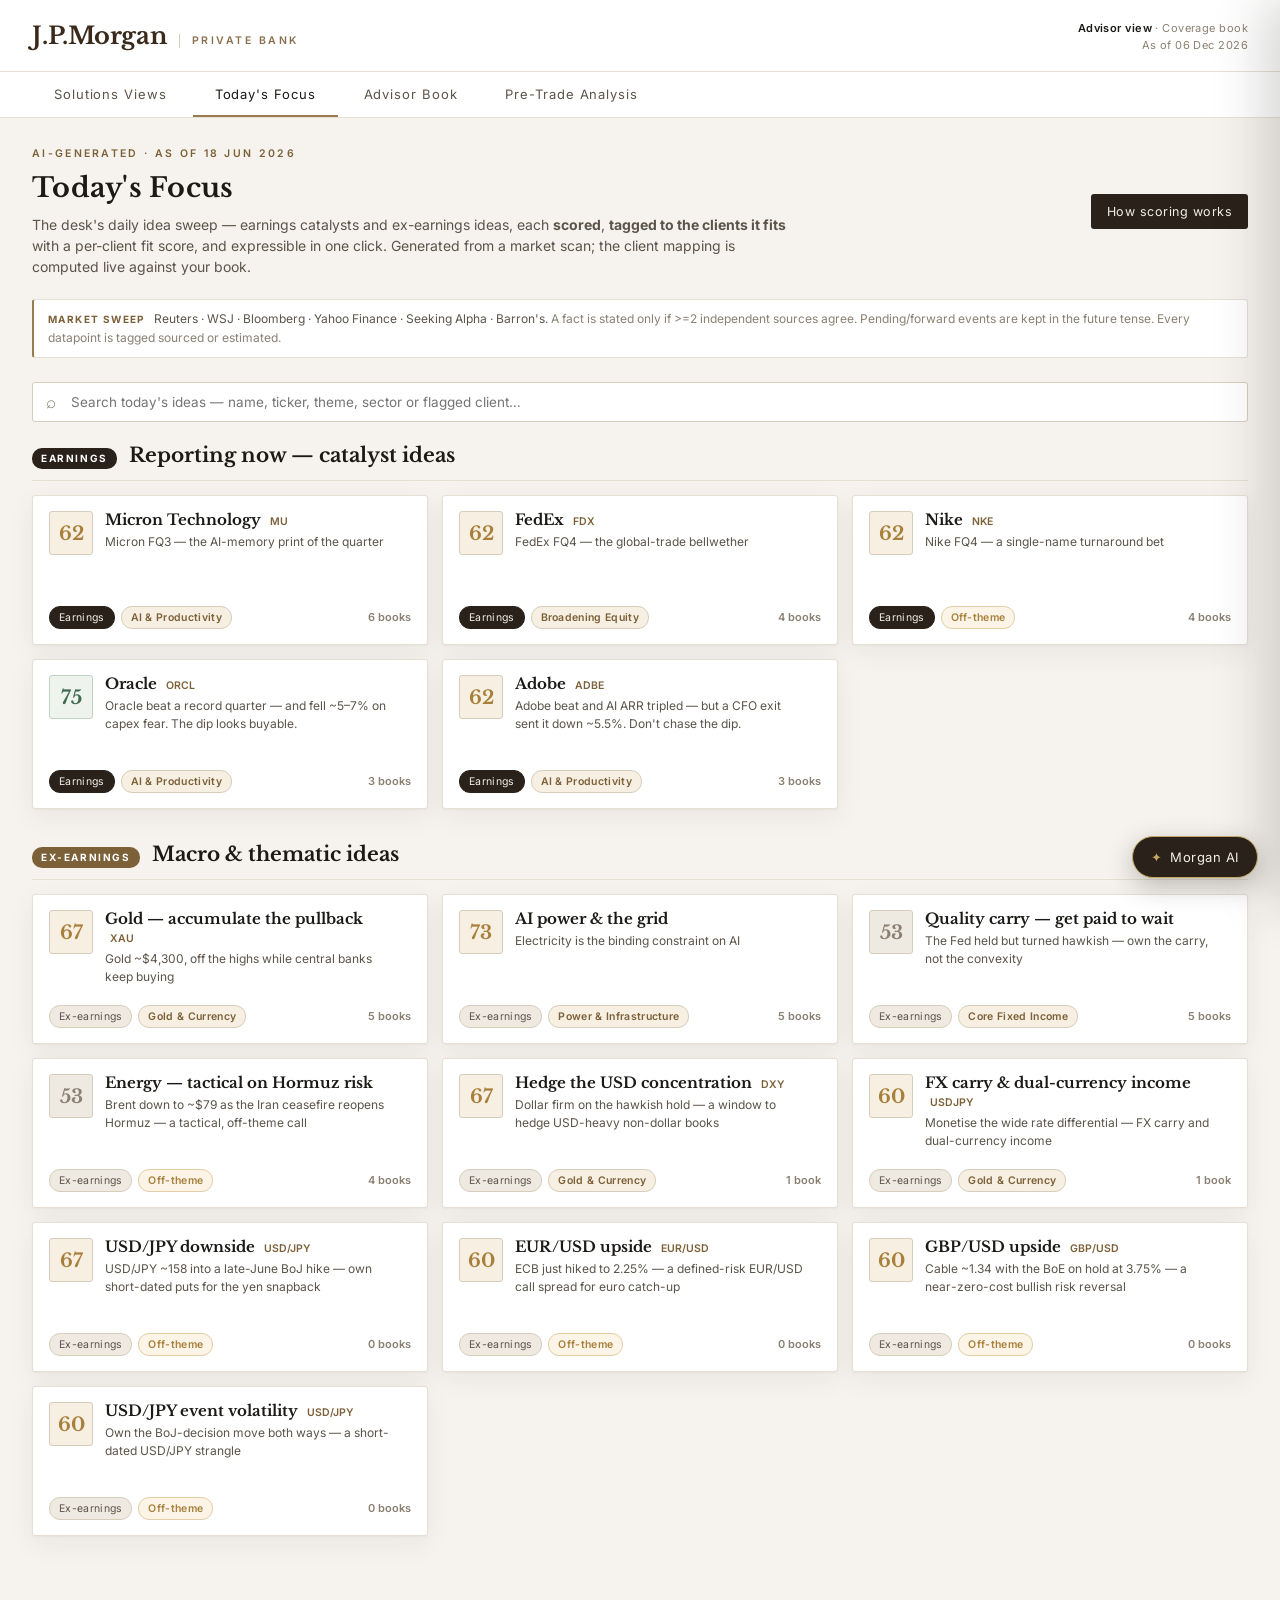
==== commit 9f7cfd9f: "Mapping-layer fixes: ownership-aware fit, risk-gated gap, FX mismatch, real P&L, dedupe Fixes the id" ====
--- a/index.html
+++ b/index.html
@@ -7,7 +7,7 @@
   <link rel="preconnect" href="https://fonts.googleapis.com" />
   <link rel="preconnect" href="https://fonts.gstatic.com" crossorigin />
   <link href="https://fonts.googleapis.com/css2?family=Libre+Baskerville:ital,wght@0,400;0,700;1,400&family=Inter:wght@400;500;600&display=swap" rel="stylesheet" />
-  <link rel="stylesheet" href="styles.css?v=20260618n" />
+  <link rel="stylesheet" href="styles.css?v=20260618t" />
 </head>
 <body>
 
@@ -198,14 +198,14 @@
   <div class="modal-card" id="modal" role="dialog" aria-modal="true"></div>
 
   <!-- ?v= cache-buster: bump when JS/CSS changes so browsers fetch fresh (python http.server sends no Cache-Control) -->
-  <script src="data.js?v=20260618n"></script>
-  <script src="charts.js?v=20260618n"></script>
-  <script src="scanner.js?v=20260618n"></script>
-  <script src="expressions.js?v=20260618n"></script>
-  <script src="mapping.js?v=20260618n"></script>
-  <script src="goals.js?v=20260618n"></script>
-  <script src="today_focus.js?v=20260618n"></script>
-  <script src="app.js?v=20260618n"></script>
-  <script src="morgan.js?v=20260618n"></script>
+  <script src="data.js?v=20260618t"></script>
+  <script src="charts.js?v=20260618t"></script>
+  <script src="scanner.js?v=20260618t"></script>
+  <script src="expressions.js?v=20260618t"></script>
+  <script src="mapping.js?v=20260618t"></script>
+  <script src="goals.js?v=20260618t"></script>
+  <script src="today_focus.js?v=20260618t"></script>
+  <script src="app.js?v=20260618t"></script>
+  <script src="morgan.js?v=20260618t"></script>
 </body>
 </html>
--- a/styles.css
+++ b/styles.css
@@ -253,6 +253,67 @@
 .drawer-section { margin-bottom: 24px; }
 .drawer-section > .eyebrow { display: block; margin-bottom: 9px; }
 .drawer-section .thesis-full { font-size: 14px; color: var(--ink); line-height: 1.6; margin: 0; }
+
+/* ===== Recommendation block (above conviction in every idea drawer) ===== */
+.rec-block {
+  background: var(--cream); border: 1px solid var(--line);
+  border-left: 3px solid var(--gold); border-radius: var(--radius);
+  padding: 13px 15px 14px;
+}
+.rec-block > .eyebrow { color: var(--gold); margin-bottom: 8px; }
+.rec-trade {
+  font-family: var(--serif); font-size: 14px; line-height: 1.45; color: var(--espresso);
+  font-weight: 700; margin: 0 0 9px; padding-bottom: 9px; border-bottom: 1px solid var(--line);
+}
+.rec-line { display: flex; gap: 10px; align-items: baseline; padding: 3px 0; }
+.rec-line + .rec-line { border-top: 1px dashed var(--line); }
+.rec-k {
+  flex: 0 0 76px; font-family: var(--sans); font-size: 9.5px; letter-spacing: .08em;
+  text-transform: uppercase; font-weight: 700; color: var(--ink-faint); padding-top: 2px;
+}
+.rec-v { font-size: 13px; color: var(--ink); line-height: 1.5; }
+.rec-action { font-family: var(--serif); font-weight: 700; color: var(--espresso); }
+.rec-why { color: var(--ink-faint); font-size: 12px; }
+.rec-prof b { color: var(--bronze-deep); font-weight: 700; font-size: 11px; text-transform: uppercase; letter-spacing: .03em; }
+
+/* ===== per-client best-implementation tag (client-context surfaces) ===== */
+.best-impl {
+  display: inline-block; margin-top: 7px; font-size: 11.5px; color: var(--ink-soft);
+  background: var(--cream-2); border: 1px solid var(--line); border-radius: 20px; padding: 2px 10px;
+}
+.best-impl b { color: var(--bronze-deep); font-weight: 600; }
+.focus-tile .best-impl { margin-top: 8px; }
+
+/* ===== combined gap-vs-comfort message (per client) ===== */
+.gap-comfort { font-size: 12px; line-height: 1.45; margin: 7px 0 0; padding: 7px 10px;
+  border-radius: var(--radius); border: 1px solid var(--line); }
+.gap-comfort b { font-weight: 700; }
+.gap-comfort.gc-flag { background: #FBF3E5; border-color: #E6C98C; color: #6B4E1F; }
+.gap-comfort.gc-clean { background: #EEF3EE; border-color: #CFE0CF; color: var(--pos); }
+.gap-comfort.gc-trim { background: #F7ECEA; border-color: #E3C3BC; color: var(--neg); }
+.gap-comfort.gc-neutral { background: var(--cream); color: var(--ink-soft); }
+
+/* ===== editable comfort / concentration limits (How-scoring popup) ===== */
+.cap-editable { font-size: 10px; letter-spacing: .06em; text-transform: uppercase; font-weight: 700;
+  color: var(--paper); background: var(--gold); padding: 2px 7px; border-radius: 20px; vertical-align: middle; }
+.cap-editor .cap-grid { display: flex; gap: 10px; margin: 8px 0 14px; flex-wrap: wrap; }
+.cap-field { display: inline-flex; align-items: center; gap: 6px; background: var(--paper);
+  border: 1px solid var(--line-strong); border-radius: var(--radius); padding: 6px 10px; }
+.cap-lbl { font-weight: 700; font-size: 12px; color: var(--espresso); min-width: 84px; }
+.cap-input { width: 58px; font-family: var(--sans); font-size: 13px; border: 1px solid var(--line-strong);
+  border-radius: 6px; padding: 3px 6px; text-align: right; }
+.cap-pct { color: var(--ink-faint); font-size: 12px; }
+.cap-ov { border-top: 1px dashed var(--line); padding-top: 11px; margin-top: 4px; }
+.cap-ov-h { font-size: 12px; font-weight: 700; color: var(--espresso); margin-bottom: 8px; }
+.cap-ov-hint { font-weight: 400; color: var(--ink-faint); font-size: 11px; }
+.cap-ov-row { display: flex; align-items: center; gap: 8px; margin: 5px 0; }
+.cap-ov-sec { min-width: 120px; font-size: 12.5px; }
+.cap-ov-rm { border: none; background: none; color: var(--neg); cursor: pointer; font-size: 13px; padding: 2px 6px; }
+.cap-ov-none { font-size: 11.5px; color: var(--ink-faint); }
+.cap-ov-add { display: flex; align-items: center; gap: 8px; margin-top: 10px; }
+.cap-sel { font-size: 12.5px; padding: 5px 8px; border: 1px solid var(--line-strong); border-radius: 6px; background: var(--paper); }
+.cap-add-btn { font-size: 12px; padding: 5px 11px; }
+.cap-reset { margin-top: 13px; font-size: 12px; }
 .struct-row { display: flex; flex-wrap: wrap; gap: 7px; }
 .struct-chip {
   font-size: 12px; background: var(--paper); border: 1px solid var(--line-strong);
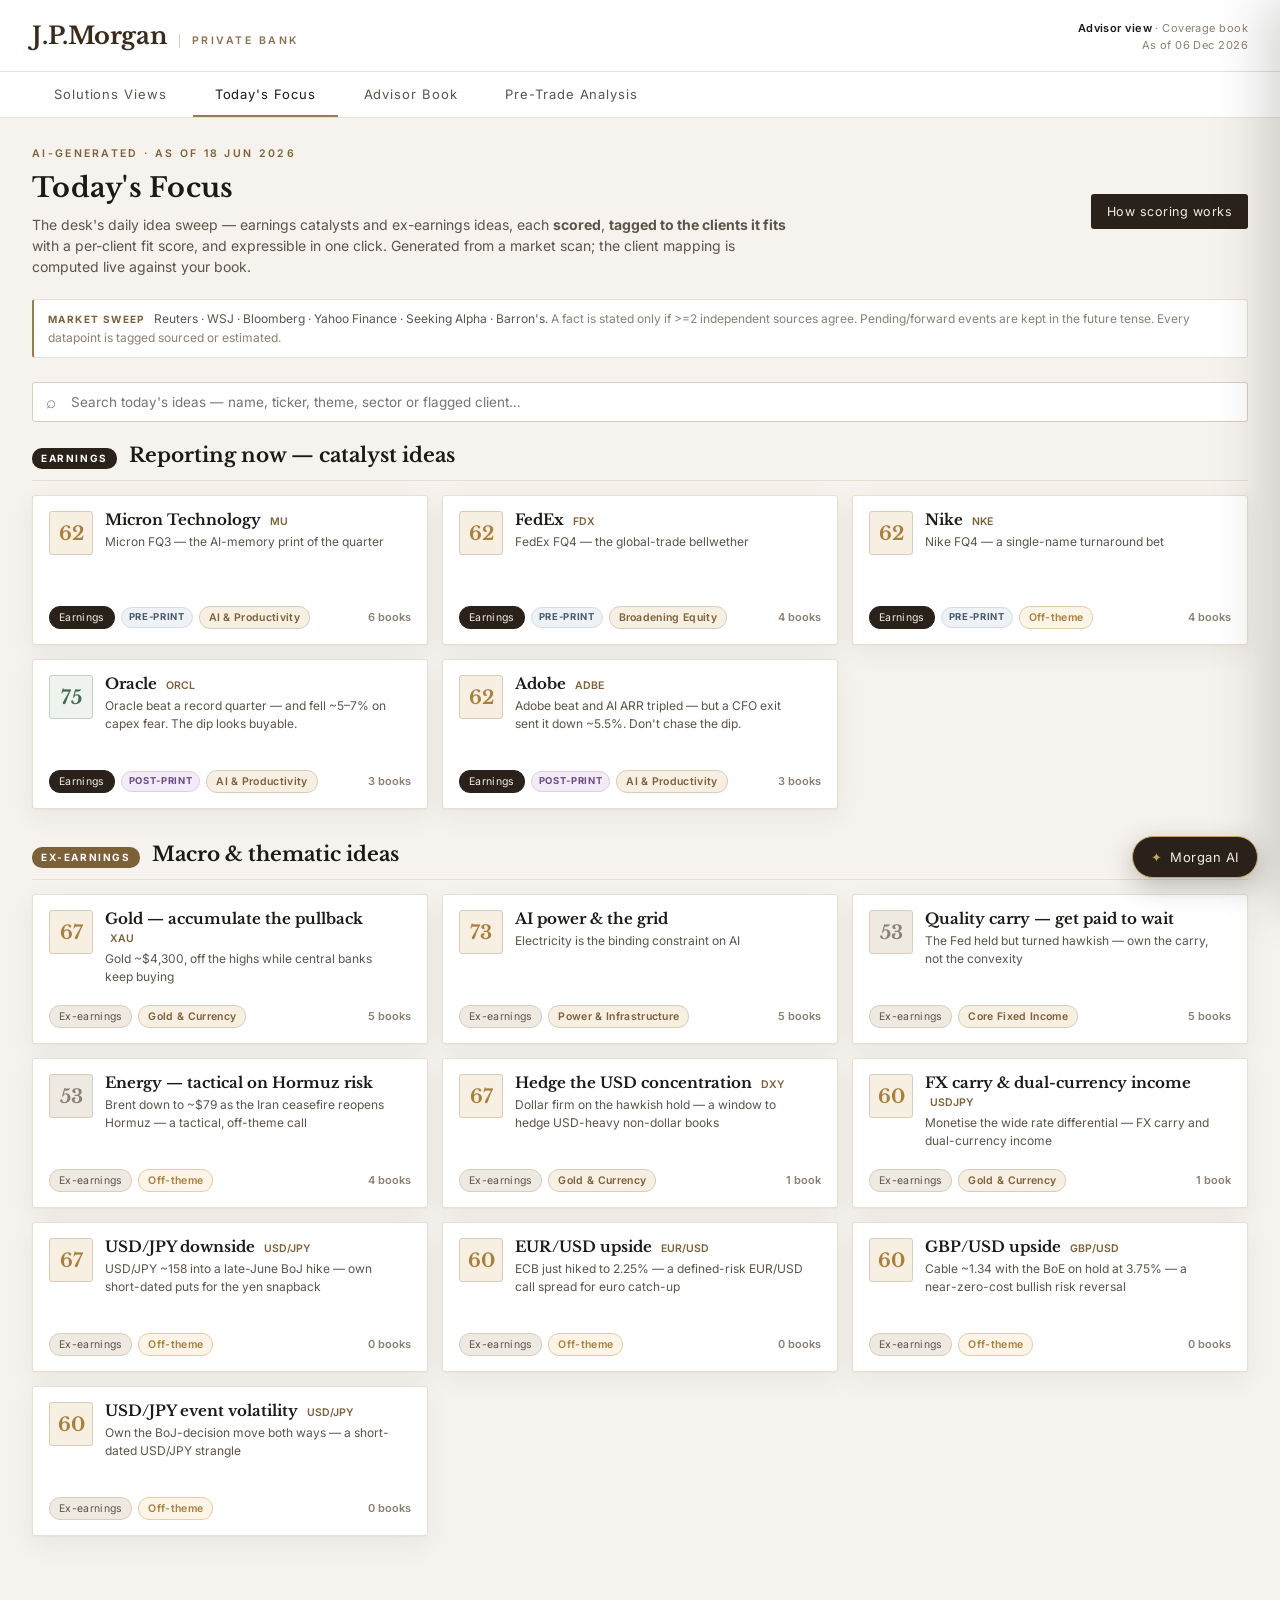
==== commit ae94d7cf: "Gap-vs-comfort flag: amber when exactly one condition holds, red when both Tri-color the per-client " ====
--- a/index.html
+++ b/index.html
@@ -7,7 +7,7 @@
   <link rel="preconnect" href="https://fonts.googleapis.com" />
   <link rel="preconnect" href="https://fonts.gstatic.com" crossorigin />
   <link href="https://fonts.googleapis.com/css2?family=Libre+Baskerville:ital,wght@0,400;0,700;1,400&family=Inter:wght@400;500;600&display=swap" rel="stylesheet" />
-  <link rel="stylesheet" href="styles.css?v=20260618t" />
+  <link rel="stylesheet" href="styles.css?v=20260618v" />
 </head>
 <body>
 
@@ -198,14 +198,14 @@
   <div class="modal-card" id="modal" role="dialog" aria-modal="true"></div>
 
   <!-- ?v= cache-buster: bump when JS/CSS changes so browsers fetch fresh (python http.server sends no Cache-Control) -->
-  <script src="data.js?v=20260618t"></script>
-  <script src="charts.js?v=20260618t"></script>
-  <script src="scanner.js?v=20260618t"></script>
-  <script src="expressions.js?v=20260618t"></script>
-  <script src="mapping.js?v=20260618t"></script>
-  <script src="goals.js?v=20260618t"></script>
-  <script src="today_focus.js?v=20260618t"></script>
-  <script src="app.js?v=20260618t"></script>
-  <script src="morgan.js?v=20260618t"></script>
+  <script src="data.js?v=20260618v"></script>
+  <script src="charts.js?v=20260618v"></script>
+  <script src="scanner.js?v=20260618v"></script>
+  <script src="expressions.js?v=20260618v"></script>
+  <script src="mapping.js?v=20260618v"></script>
+  <script src="goals.js?v=20260618v"></script>
+  <script src="today_focus.js?v=20260618v"></script>
+  <script src="app.js?v=20260618v"></script>
+  <script src="morgan.js?v=20260618v"></script>
 </body>
 </html>
--- a/styles.css
+++ b/styles.css
@@ -288,10 +288,11 @@
 .gap-comfort { font-size: 12px; line-height: 1.45; margin: 7px 0 0; padding: 7px 10px;
   border-radius: var(--radius); border: 1px solid var(--line); }
 .gap-comfort b { font-weight: 700; }
-.gap-comfort.gc-flag { background: #FBF3E5; border-color: #E6C98C; color: #6B4E1F; }
-.gap-comfort.gc-clean { background: #EEF3EE; border-color: #CFE0CF; color: var(--pos); }
-.gap-comfort.gc-trim { background: #F7ECEA; border-color: #E3C3BC; color: var(--neg); }
-.gap-comfort.gc-neutral { background: var(--cream); color: var(--ink-soft); }
+/* warning colour driven by two conditions: over goal target AND over comfort limit.
+   BOTH → red · EXACTLY ONE → amber · NEITHER → no warning (normal). */
+.gap-comfort.gc-red { background: #F7ECEA; border-color: #E3C3BC; color: var(--neg); }
+.gap-comfort.gc-amber { background: #FBF1DD; border-color: #E6C173; color: #7A571A; }
+.gap-comfort.gc-none { background: var(--cream); border-color: var(--line); color: var(--ink-soft); }
 
 /* ===== editable comfort / concentration limits (How-scoring popup) ===== */
 .cap-editable { font-size: 10px; letter-spacing: .06em; text-transform: uppercase; font-weight: 700;
@@ -314,6 +315,14 @@
 .cap-sel { font-size: 12.5px; padding: 5px 8px; border: 1px solid var(--line-strong); border-radius: 6px; background: var(--paper); }
 .cap-add-btn { font-size: 12px; padding: 5px 11px; }
 .cap-reset { margin-top: 13px; font-size: 12px; }
+
+/* ===== earnings stance chip (PRE-PRINT / POST-PRINT) ===== */
+.stance-tag { display: inline-block; font-size: 9.5px; font-weight: 700; letter-spacing: .07em;
+  text-transform: uppercase; padding: 2px 7px; border-radius: 20px; vertical-align: middle; }
+.stance-tag.pre { background: #EEF1F5; color: #4A5A6B; border: 1px solid #D4DCE5; }
+.stance-tag.post { background: #F3ECF7; color: #6B4A86; border: 1px solid #DDCBE8; }
+.rec-block .stance-tag { margin-left: 8px; }
+.intel-cell.intel-wide { grid-column: 1 / -1; }
 .struct-row { display: flex; flex-wrap: wrap; gap: 7px; }
 .struct-chip {
   font-size: 12px; background: var(--paper); border: 1px solid var(--line-strong);
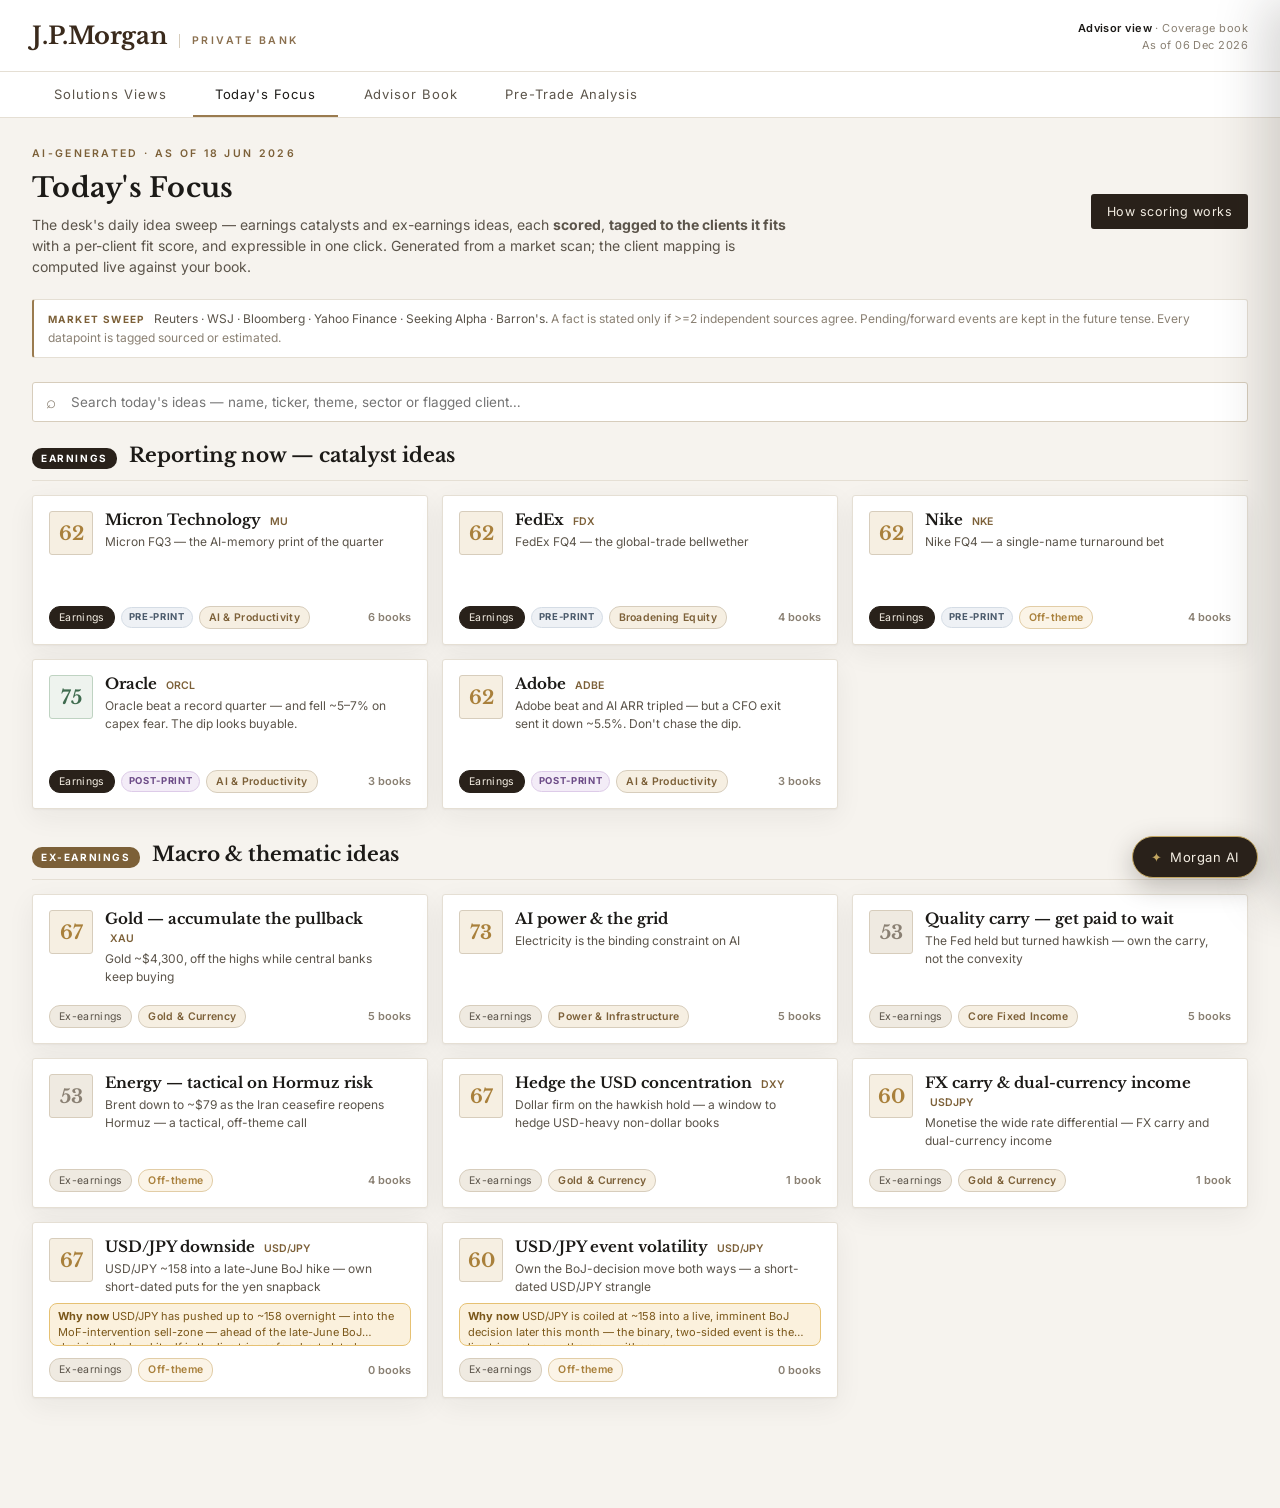
==== commit c90db953: "Comfort-default override hint; tactical FX as Growth; trigger-gate tactical ideas 1) Comfort editor:" ====
--- a/index.html
+++ b/index.html
@@ -7,7 +7,7 @@
   <link rel="preconnect" href="https://fonts.googleapis.com" />
   <link rel="preconnect" href="https://fonts.gstatic.com" crossorigin />
   <link href="https://fonts.googleapis.com/css2?family=Libre+Baskerville:ital,wght@0,400;0,700;1,400&family=Inter:wght@400;500;600&display=swap" rel="stylesheet" />
-  <link rel="stylesheet" href="styles.css?v=20260618v" />
+  <link rel="stylesheet" href="styles.css?v=20260618w" />
 </head>
 <body>
 
@@ -198,14 +198,14 @@
   <div class="modal-card" id="modal" role="dialog" aria-modal="true"></div>
 
   <!-- ?v= cache-buster: bump when JS/CSS changes so browsers fetch fresh (python http.server sends no Cache-Control) -->
-  <script src="data.js?v=20260618v"></script>
-  <script src="charts.js?v=20260618v"></script>
-  <script src="scanner.js?v=20260618v"></script>
-  <script src="expressions.js?v=20260618v"></script>
-  <script src="mapping.js?v=20260618v"></script>
-  <script src="goals.js?v=20260618v"></script>
-  <script src="today_focus.js?v=20260618v"></script>
-  <script src="app.js?v=20260618v"></script>
-  <script src="morgan.js?v=20260618v"></script>
+  <script src="data.js?v=20260618w"></script>
+  <script src="charts.js?v=20260618w"></script>
+  <script src="scanner.js?v=20260618w"></script>
+  <script src="expressions.js?v=20260618w"></script>
+  <script src="mapping.js?v=20260618w"></script>
+  <script src="goals.js?v=20260618w"></script>
+  <script src="today_focus.js?v=20260618w"></script>
+  <script src="app.js?v=20260618w"></script>
+  <script src="morgan.js?v=20260618w"></script>
 </body>
 </html>
--- a/styles.css
+++ b/styles.css
@@ -275,6 +275,10 @@
 .rec-action { font-family: var(--serif); font-weight: 700; color: var(--espresso); }
 .rec-why { color: var(--ink-faint); font-size: 12px; }
 .rec-prof b { color: var(--bronze-deep); font-weight: 700; font-size: 11px; text-transform: uppercase; letter-spacing: .03em; }
+/* "Why now" — the live trigger justifying a tactical idea today */
+.rec-whynow { font-size: 12.5px; line-height: 1.45; color: #7A571A; background: #FBF1DD;
+  border: 1px solid #E6C173; border-radius: var(--radius); padding: 7px 10px; margin: 0 0 9px; }
+.rec-whynow b { font-weight: 700; }
 
 /* ===== per-client best-implementation tag (client-context surfaces) ===== */
 .best-impl {
@@ -301,6 +305,8 @@
 .cap-field { display: inline-flex; align-items: center; gap: 6px; background: var(--paper);
   border: 1px solid var(--line-strong); border-radius: var(--radius); padding: 6px 10px; }
 .cap-lbl { font-weight: 700; font-size: 12px; color: var(--espresso); min-width: 84px; }
+.cap-ovr { font-size: 10px; font-weight: 700; letter-spacing: .03em; color: #7A571A;
+  background: #FBF1DD; border: 1px solid #E6C173; border-radius: 20px; padding: 1px 7px; white-space: nowrap; }
 .cap-input { width: 58px; font-family: var(--sans); font-size: 13px; border: 1px solid var(--line-strong);
   border-radius: 6px; padding: 3px 6px; text-align: right; }
 .cap-pct { color: var(--ink-faint); font-size: 12px; }
@@ -958,6 +964,10 @@
 .ft-tick { font-family: var(--sans); font-size: 10.5px; font-weight: 600; color: var(--bronze-deep); margin-left: 5px; }
 .ft-headline { font-size: 12px; color: var(--ink-soft); margin-top: 4px; line-height: 1.45;
   display: -webkit-box; -webkit-line-clamp: 2; -webkit-box-orient: vertical; overflow: hidden; }
+.ft-whynow { font-size: 11px; line-height: 1.4; color: #7A571A; background: #FBF1DD;
+  border: 1px solid #E6C173; border-radius: 8px; padding: 5px 8px; margin-top: 8px;
+  display: -webkit-box; -webkit-line-clamp: 2; -webkit-box-orient: vertical; overflow: hidden; }
+.ft-whynow b { font-weight: 700; }
 .ft-tags { display: flex; flex-wrap: wrap; gap: 6px; align-items: center; margin-top: auto; padding-top: 12px; }
 .fc-tag.nolink { cursor: default; }
 .ft-count { margin-left: auto; font-size: 11px; color: var(--ink-faint); font-weight: 600; }
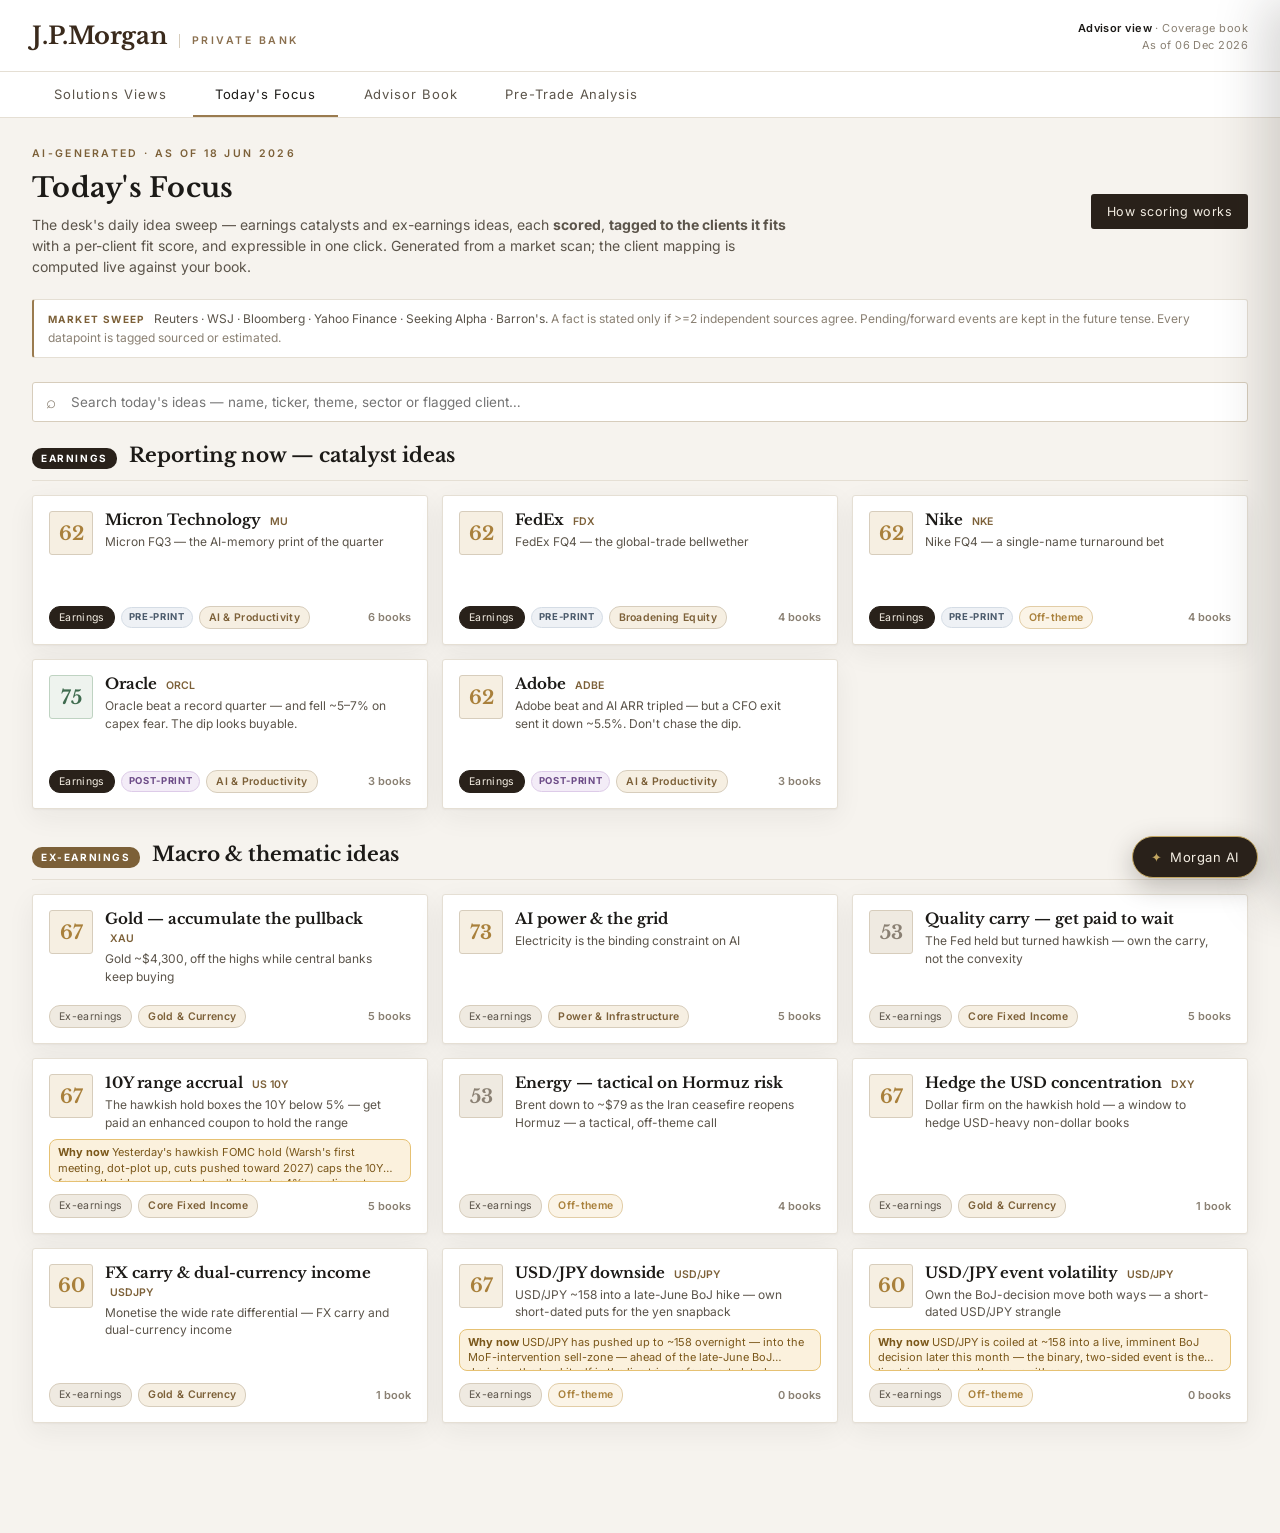
==== commit d1a24e53: "Range accrual: move to the 10Y with a specific range-bound (sub-5%) case Re-base the income range ac" ====
--- a/index.html
+++ b/index.html
@@ -7,7 +7,7 @@
   <link rel="preconnect" href="https://fonts.googleapis.com" />
   <link rel="preconnect" href="https://fonts.gstatic.com" crossorigin />
   <link href="https://fonts.googleapis.com/css2?family=Libre+Baskerville:ital,wght@0,400;0,700;1,400&family=Inter:wght@400;500;600&display=swap" rel="stylesheet" />
-  <link rel="stylesheet" href="styles.css?v=20260618w" />
+  <link rel="stylesheet" href="styles.css?v=20260618y" />
 </head>
 <body>
 
@@ -198,14 +198,14 @@
   <div class="modal-card" id="modal" role="dialog" aria-modal="true"></div>
 
   <!-- ?v= cache-buster: bump when JS/CSS changes so browsers fetch fresh (python http.server sends no Cache-Control) -->
-  <script src="data.js?v=20260618w"></script>
-  <script src="charts.js?v=20260618w"></script>
-  <script src="scanner.js?v=20260618w"></script>
-  <script src="expressions.js?v=20260618w"></script>
-  <script src="mapping.js?v=20260618w"></script>
-  <script src="goals.js?v=20260618w"></script>
-  <script src="today_focus.js?v=20260618w"></script>
-  <script src="app.js?v=20260618w"></script>
-  <script src="morgan.js?v=20260618w"></script>
+  <script src="data.js?v=20260618y"></script>
+  <script src="charts.js?v=20260618y"></script>
+  <script src="scanner.js?v=20260618y"></script>
+  <script src="expressions.js?v=20260618y"></script>
+  <script src="mapping.js?v=20260618y"></script>
+  <script src="goals.js?v=20260618y"></script>
+  <script src="today_focus.js?v=20260618y"></script>
+  <script src="app.js?v=20260618y"></script>
+  <script src="morgan.js?v=20260618y"></script>
 </body>
 </html>
